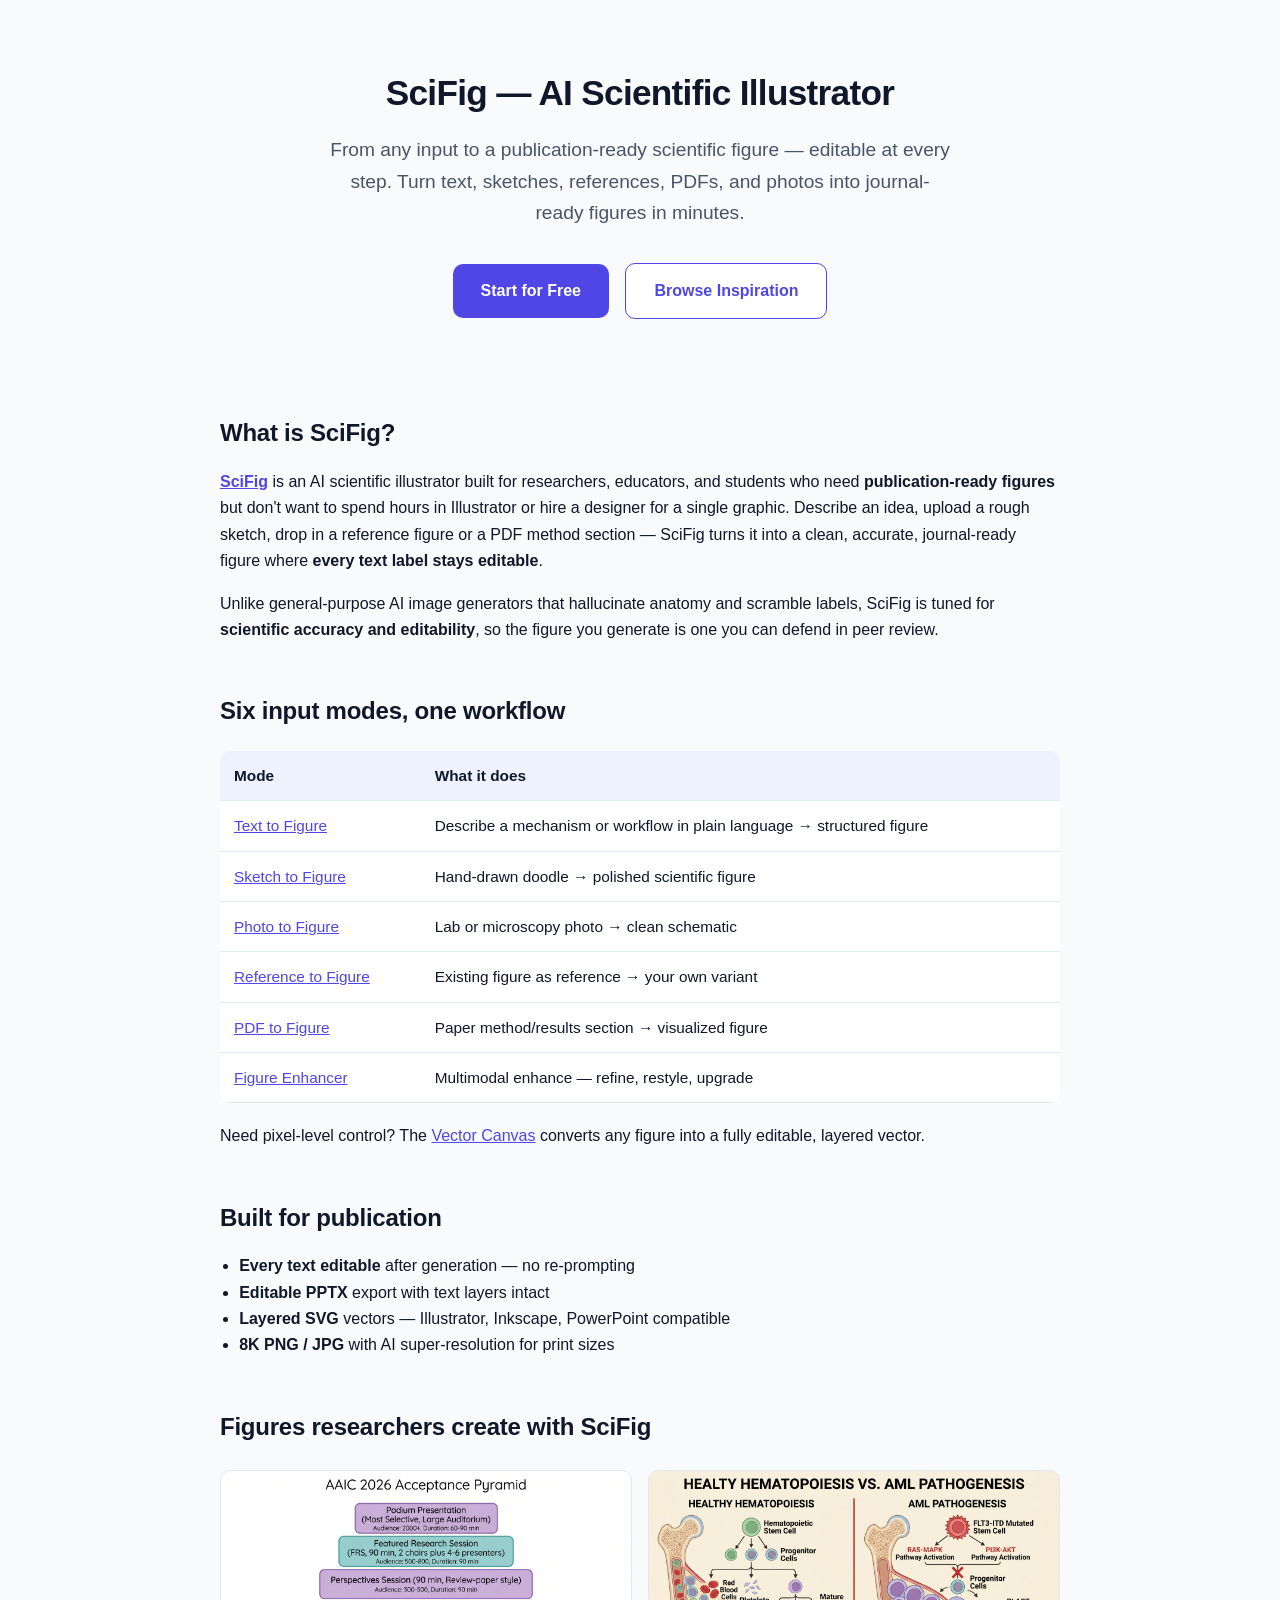
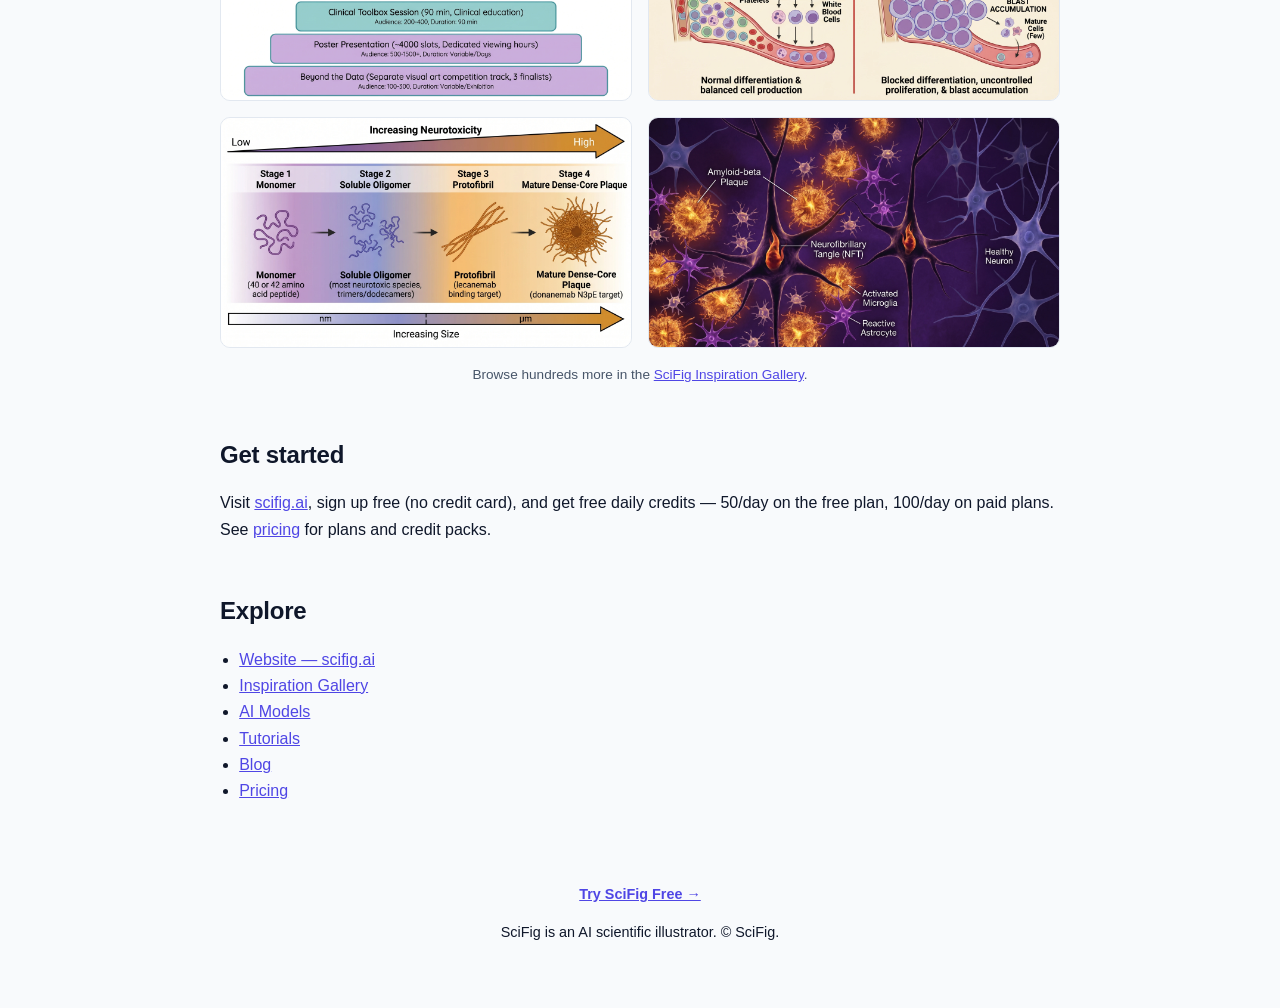
==== index.html @ 98a51576 "SciFig — AI Scientific Illustrator project page + GitHub Pages" ====
<!DOCTYPE html>
<html lang="en">
<head>
  <meta charset="utf-8" />
  <meta name="viewport" content="width=device-width, initial-scale=1" />
  <title>SciFig — AI Scientific Illustrator | Publication-Ready Figures in Minutes</title>
  <meta name="description" content="SciFig is an AI scientific illustrator that turns text, sketches, references, PDFs, and photos into publication-ready scientific figures. Every label stays editable. Export to PPTX, layered SVG, and 8K PNG/JPG." />
  <link rel="canonical" href="https://scifig.ai/" />
  <meta property="og:title" content="SciFig — AI Scientific Illustrator" />
  <meta property="og:description" content="From any input to a publication-ready scientific figure — editable at every step." />
  <meta property="og:url" content="https://scifig.ai/" />
  <meta property="og:type" content="website" />
  <style>
    :root { --ink:#0f172a; --muted:#475569; --brand:#4f46e5; --bg:#f8fafc; --card:#fff; --line:#e2e8f0; }
    * { box-sizing:border-box; }
    body { margin:0; font-family:-apple-system,BlinkMacSystemFont,"Segoe UI",Roboto,Helvetica,Arial,sans-serif; color:var(--ink); background:var(--bg); line-height:1.65; }
    .wrap { max-width:880px; margin:0 auto; padding:0 20px; }
    header { text-align:center; padding:64px 20px 40px; }
    h1 { font-size:2.2rem; margin:0 0 12px; letter-spacing:-0.02em; }
    .tagline { font-size:1.2rem; color:var(--muted); max-width:620px; margin:0 auto 28px; }
    .cta { display:inline-block; background:var(--brand); color:#fff; text-decoration:none; padding:14px 28px; border-radius:10px; font-weight:600; margin:6px; }
    .cta.secondary { background:#fff; color:var(--brand); border:1px solid var(--brand); }
    h2 { font-size:1.5rem; margin:48px 0 16px; letter-spacing:-0.01em; }
    p { color:var(--ink); }
    a { color:var(--brand); }
    .grid { display:grid; grid-template-columns:repeat(2,1fr); gap:16px; margin:24px 0; }
    .grid img { width:100%; height:auto; border-radius:10px; border:1px solid var(--line); display:block; }
    table { width:100%; border-collapse:collapse; margin:20px 0; background:var(--card); border-radius:10px; overflow:hidden; }
    th,td { text-align:left; padding:12px 14px; border-bottom:1px solid var(--line); font-size:0.96rem; }
    th { background:#eef2ff; }
    ul { padding-left:1.2em; }
    footer { text-align:center; color:var(--muted); padding:48px 20px; font-size:0.9rem; }
    .figcap { text-align:center; color:var(--muted); font-size:0.85rem; margin-top:-8px; }
  </style>
</head>
<body>
  <header>
    <div class="wrap">
      <h1>SciFig — AI Scientific Illustrator</h1>
      <p class="tagline">From any input to a publication-ready scientific figure — editable at every step. Turn text, sketches, references, PDFs, and photos into journal-ready figures in minutes.</p>
      <a class="cta" href="https://scifig.ai/?ref=github-pages">Start for Free</a>
      <a class="cta secondary" href="https://scifig.ai/inspiration?ref=github-pages">Browse Inspiration</a>
    </div>
  </header>

  <main class="wrap">
    <h2>What is SciFig?</h2>
    <p><a href="https://scifig.ai/?ref=github-pages"><strong>SciFig</strong></a> is an AI scientific illustrator built for researchers, educators, and students who need <strong>publication-ready figures</strong> but don't want to spend hours in Illustrator or hire a designer for a single graphic. Describe an idea, upload a rough sketch, drop in a reference figure or a PDF method section — SciFig turns it into a clean, accurate, journal-ready figure where <strong>every text label stays editable</strong>.</p>
    <p>Unlike general-purpose AI image generators that hallucinate anatomy and scramble labels, SciFig is tuned for <strong>scientific accuracy and editability</strong>, so the figure you generate is one you can defend in peer review.</p>

    <h2>Six input modes, one workflow</h2>
    <table>
      <tr><th>Mode</th><th>What it does</th></tr>
      <tr><td><a href="https://scifig.ai/app/text-to-figure?ref=github-pages">Text to Figure</a></td><td>Describe a mechanism or workflow in plain language → structured figure</td></tr>
      <tr><td><a href="https://scifig.ai/app/sketch-to-figure?ref=github-pages">Sketch to Figure</a></td><td>Hand-drawn doodle → polished scientific figure</td></tr>
      <tr><td><a href="https://scifig.ai/app/photo-to-figure?ref=github-pages">Photo to Figure</a></td><td>Lab or microscopy photo → clean schematic</td></tr>
      <tr><td><a href="https://scifig.ai/app/reference-to-figure?ref=github-pages">Reference to Figure</a></td><td>Existing figure as reference → your own variant</td></tr>
      <tr><td><a href="https://scifig.ai/app/pdf-to-figure?ref=github-pages">PDF to Figure</a></td><td>Paper method/results section → visualized figure</td></tr>
      <tr><td><a href="https://scifig.ai/app/figure-enhancer?ref=github-pages">Figure Enhancer</a></td><td>Multimodal enhance — refine, restyle, upgrade</td></tr>
    </table>
    <p>Need pixel-level control? The <a href="https://scifig.ai/app/vector-canvas?ref=github-pages">Vector Canvas</a> converts any figure into a fully editable, layered vector.</p>

    <h2>Built for publication</h2>
    <ul>
      <li><strong>Every text editable</strong> after generation — no re-prompting</li>
      <li><strong>Editable PPTX</strong> export with text layers intact</li>
      <li><strong>Layered SVG</strong> vectors — Illustrator, Inkscape, PowerPoint compatible</li>
      <li><strong>8K PNG / JPG</strong> with AI super-resolution for print sizes</li>
    </ul>

    <h2>Figures researchers create with SciFig</h2>
    <div class="grid">
      <img src="assets/graphical-abstract.webp" alt="AI-generated graphical abstract figure created with SciFig" />
      <img src="assets/mechanism-pathway.webp" alt="AI-generated mechanism and pathway scientific figure created with SciFig" />
      <img src="assets/micro-structure.webp" alt="AI-generated micro-structure scientific figure created with SciFig" />
      <img src="assets/cross-section.webp" alt="AI-generated cross-section anatomy figure created with SciFig" />
    </div>
    <p class="figcap">Browse hundreds more in the <a href="https://scifig.ai/inspiration?ref=github-pages">SciFig Inspiration Gallery</a>.</p>

    <h2>Get started</h2>
    <p>Visit <a href="https://scifig.ai/?ref=github-pages">scifig.ai</a>, sign up free (no credit card), and get free daily credits — 50/day on the free plan, 100/day on paid plans. See <a href="https://scifig.ai/pricing?ref=github-pages">pricing</a> for plans and credit packs.</p>

    <h2>Explore</h2>
    <ul>
      <li><a href="https://scifig.ai/?ref=github-pages">Website — scifig.ai</a></li>
      <li><a href="https://scifig.ai/inspiration?ref=github-pages">Inspiration Gallery</a></li>
      <li><a href="https://scifig.ai/models?ref=github-pages">AI Models</a></li>
      <li><a href="https://scifig.ai/tutorials?ref=github-pages">Tutorials</a></li>
      <li><a href="https://scifig.ai/blog?ref=github-pages">Blog</a></li>
      <li><a href="https://scifig.ai/pricing?ref=github-pages">Pricing</a></li>
    </ul>
  </main>

  <footer>
    <p><a href="https://scifig.ai/?ref=github-pages"><strong>Try SciFig Free →</strong></a></p>
    <p>SciFig is an AI scientific illustrator. © SciFig.</p>
  </footer>
</body>
</html>
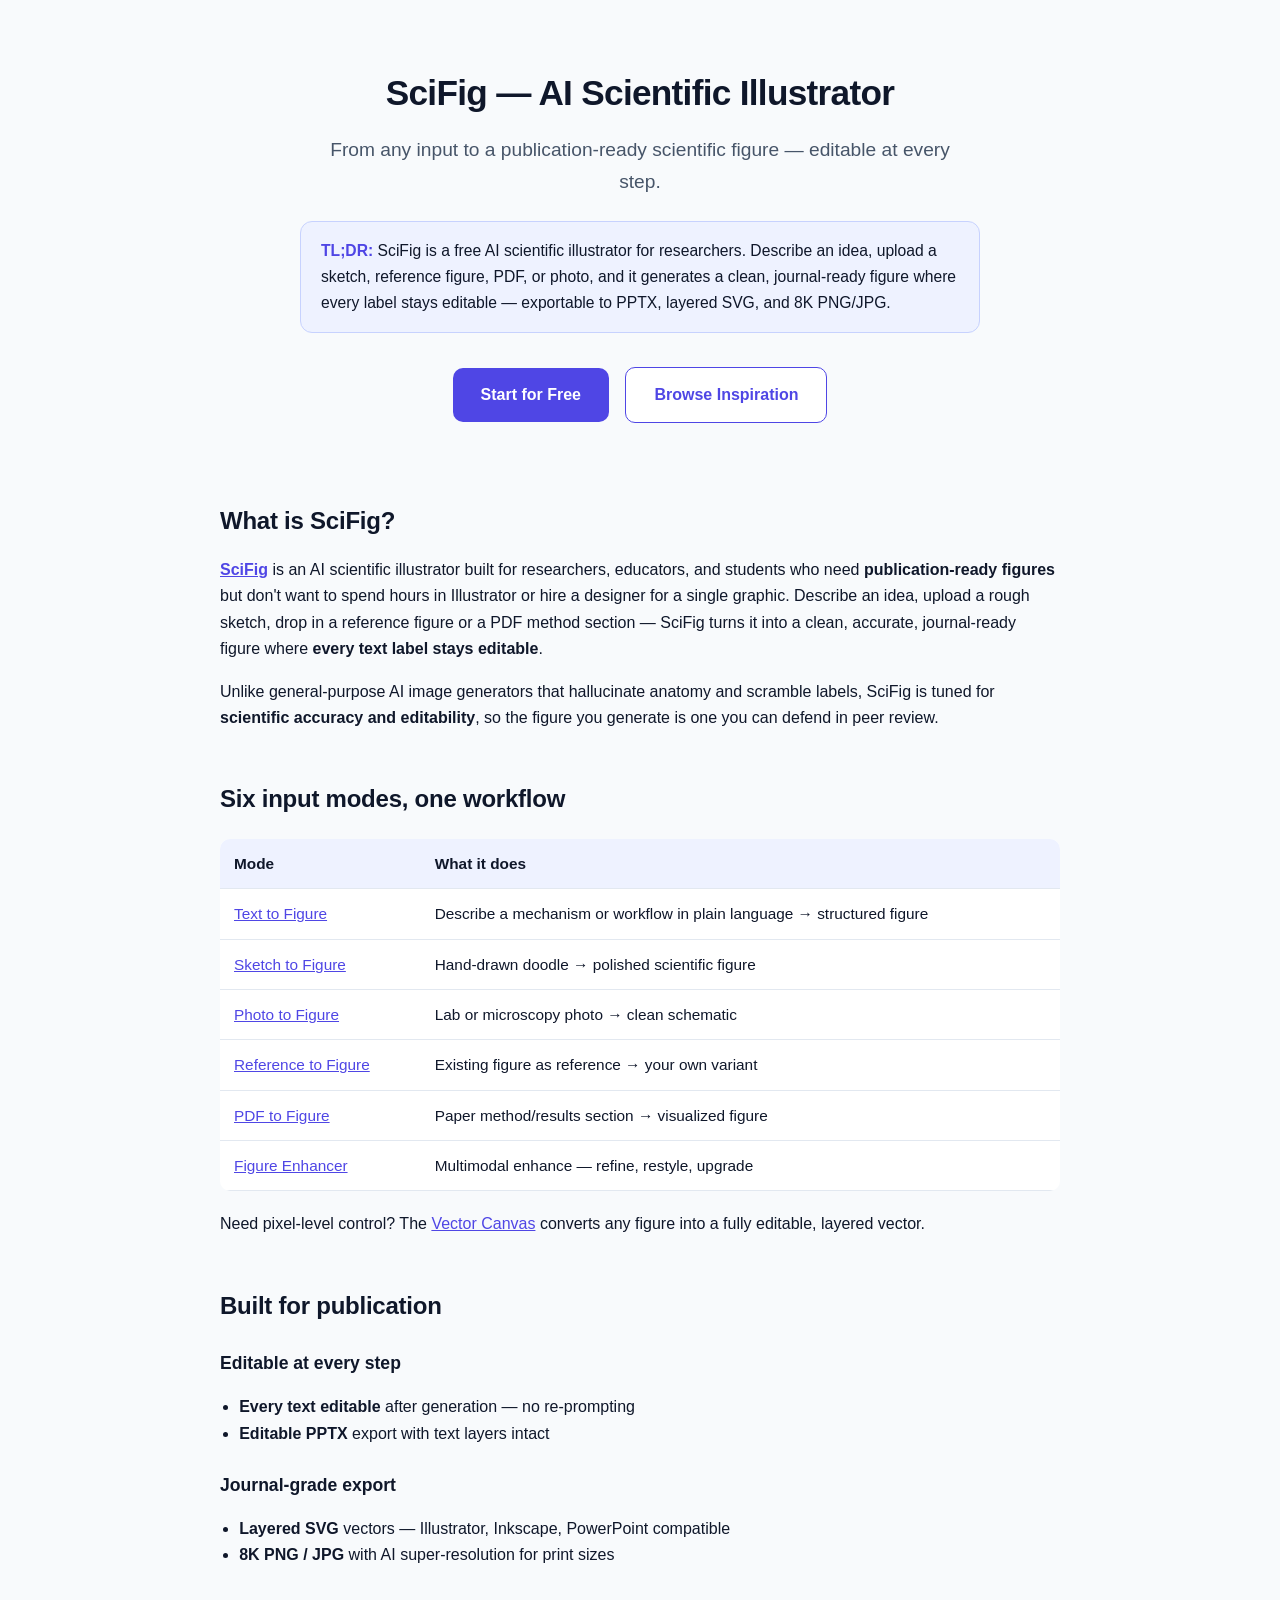
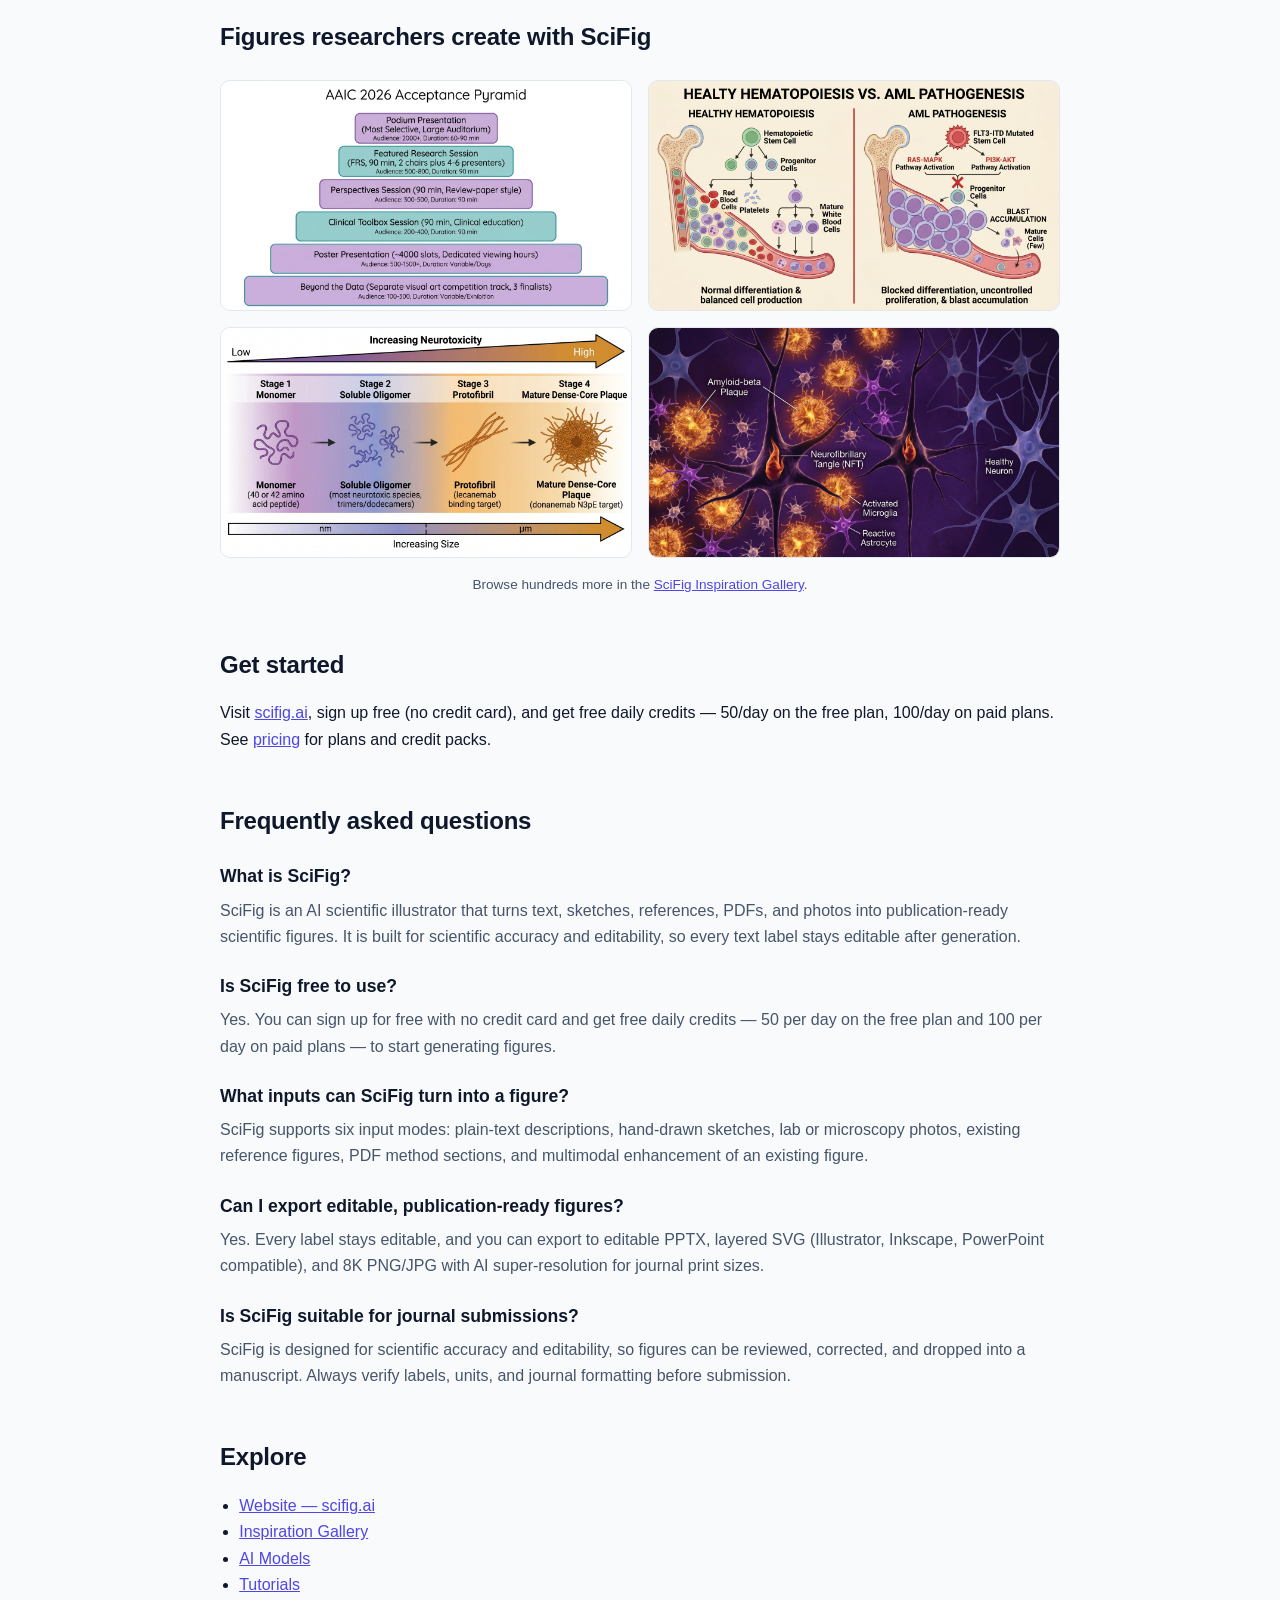
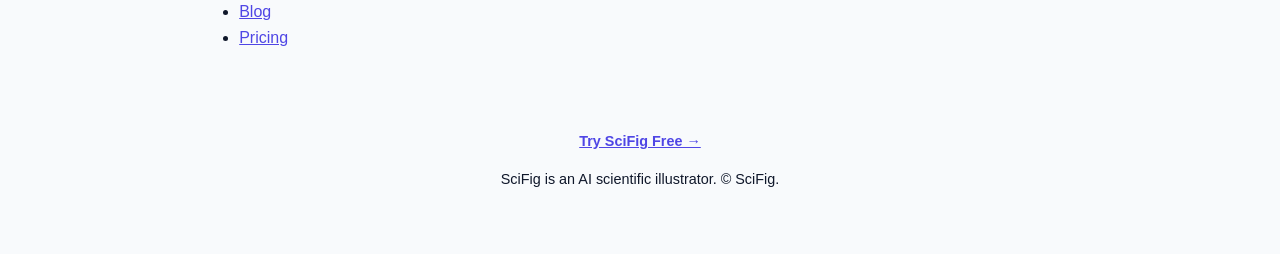
==== commit 9e12eac8: "SEO/GEO hardening: JSON-LD (SoftwareApplication/Org/WebSite/FAQ), Twitter card, og:image, H3 hierarc" ====
--- a/index.html
+++ b/index.html
@@ -3,24 +3,127 @@
 <head>
   <meta charset="utf-8" />
   <meta name="viewport" content="width=device-width, initial-scale=1" />
-  <title>SciFig — AI Scientific Illustrator | Publication-Ready Figures in Minutes</title>
-  <meta name="description" content="SciFig is an AI scientific illustrator that turns text, sketches, references, PDFs, and photos into publication-ready scientific figures. Every label stays editable. Export to PPTX, layered SVG, and 8K PNG/JPG." />
-  <link rel="canonical" href="https://scifig.ai/" />
+  <title>SciFig — AI Scientific Illustrator | Publication Figures</title>
+  <meta name="description" content="SciFig is an AI scientific illustrator that turns text, sketches, references, PDFs, and photos into publication-ready, fully editable scientific figures." />
+  <meta name="robots" content="index, follow" />
+  <link rel="canonical" href="https://lilingm963.github.io/SciFig-AI/" />
+
+  <!-- Open Graph -->
+  <meta property="og:type" content="website" />
+  <meta property="og:site_name" content="SciFig" />
   <meta property="og:title" content="SciFig — AI Scientific Illustrator" />
   <meta property="og:description" content="From any input to a publication-ready scientific figure — editable at every step." />
-  <meta property="og:url" content="https://scifig.ai/" />
-  <meta property="og:type" content="website" />
+  <meta property="og:url" content="https://lilingm963.github.io/SciFig-AI/" />
+  <meta property="og:image" content="https://lilingm963.github.io/SciFig-AI/assets/graphical-abstract.webp" />
+
+  <!-- Twitter Card -->
+  <meta name="twitter:card" content="summary_large_image" />
+  <meta name="twitter:title" content="SciFig — AI Scientific Illustrator" />
+  <meta name="twitter:description" content="Turn text, sketches, references, PDFs, and photos into publication-ready scientific figures." />
+  <meta name="twitter:image" content="https://lilingm963.github.io/SciFig-AI/assets/graphical-abstract.webp" />
+
+  <!-- Structured data (GEO / AI search) -->
+  <script type="application/ld+json">
+  {
+    "@context": "https://schema.org",
+    "@graph": [
+      {
+        "@type": "Organization",
+        "@id": "https://scifig.ai/#organization",
+        "name": "SciFig",
+        "url": "https://scifig.ai/",
+        "logo": "https://scifig.ai/logos/logo-full-dark.svg",
+        "description": "AI scientific illustrator for researchers — publication-ready figures from text, sketches, references, PDFs, and photos.",
+        "sameAs": [
+          "https://github.com/lilingm963/SciFig-AI"
+        ]
+      },
+      {
+        "@type": "WebSite",
+        "@id": "https://scifig.ai/#website",
+        "name": "SciFig",
+        "url": "https://scifig.ai/",
+        "publisher": { "@id": "https://scifig.ai/#organization" }
+      },
+      {
+        "@type": "SoftwareApplication",
+        "name": "SciFig",
+        "applicationCategory": "DesignApplication",
+        "operatingSystem": "Web",
+        "url": "https://scifig.ai/",
+        "description": "AI scientific illustrator that turns text, sketches, references, PDFs, and photos into publication-ready, fully editable scientific figures. Export to editable PPTX, layered SVG, and 8K PNG/JPG.",
+        "screenshot": "https://lilingm963.github.io/SciFig-AI/assets/graphical-abstract.webp",
+        "publisher": { "@id": "https://scifig.ai/#organization" },
+        "offers": {
+          "@type": "Offer",
+          "price": "0",
+          "priceCurrency": "USD",
+          "description": "Free plan with daily credits, no credit card required."
+        }
+      },
+      {
+        "@type": "FAQPage",
+        "mainEntity": [
+          {
+            "@type": "Question",
+            "name": "What is SciFig?",
+            "acceptedAnswer": {
+              "@type": "Answer",
+              "text": "SciFig is an AI scientific illustrator that turns text, sketches, references, PDFs, and photos into publication-ready scientific figures. It is built for scientific accuracy and editability, so every text label stays editable after generation."
+            }
+          },
+          {
+            "@type": "Question",
+            "name": "Is SciFig free to use?",
+            "acceptedAnswer": {
+              "@type": "Answer",
+              "text": "Yes. You can sign up for free with no credit card and get free daily credits — 50 per day on the free plan and 100 per day on paid plans — to start generating scientific figures."
+            }
+          },
+          {
+            "@type": "Question",
+            "name": "What inputs can SciFig turn into a figure?",
+            "acceptedAnswer": {
+              "@type": "Answer",
+              "text": "SciFig supports six input modes: plain-text descriptions, hand-drawn sketches, lab or microscopy photos, existing reference figures, PDF method sections, and multimodal enhancement of an existing figure."
+            }
+          },
+          {
+            "@type": "Question",
+            "name": "Can I export editable, publication-ready figures?",
+            "acceptedAnswer": {
+              "@type": "Answer",
+              "text": "Yes. Every label stays editable after generation, and you can export to editable PPTX, layered SVG (Illustrator, Inkscape, PowerPoint compatible), and 8K PNG/JPG with AI super-resolution for journal print sizes."
+            }
+          },
+          {
+            "@type": "Question",
+            "name": "Is SciFig suitable for journal submissions?",
+            "acceptedAnswer": {
+              "@type": "Answer",
+              "text": "SciFig is designed for scientific accuracy and editability, so figures can be reviewed, corrected, and dropped straight into a manuscript. Authors should always verify labels, units, and journal formatting before submission."
+            }
+          }
+        ]
+      }
+    ]
+  }
+  </script>
+
   <style>
     :root { --ink:#0f172a; --muted:#475569; --brand:#4f46e5; --bg:#f8fafc; --card:#fff; --line:#e2e8f0; }
     * { box-sizing:border-box; }
     body { margin:0; font-family:-apple-system,BlinkMacSystemFont,"Segoe UI",Roboto,Helvetica,Arial,sans-serif; color:var(--ink); background:var(--bg); line-height:1.65; }
     .wrap { max-width:880px; margin:0 auto; padding:0 20px; }
-    header { text-align:center; padding:64px 20px 40px; }
+    header { text-align:center; padding:64px 20px 24px; }
     h1 { font-size:2.2rem; margin:0 0 12px; letter-spacing:-0.02em; }
-    .tagline { font-size:1.2rem; color:var(--muted); max-width:620px; margin:0 auto 28px; }
+    .tagline { font-size:1.2rem; color:var(--muted); max-width:620px; margin:0 auto 24px; }
+    .tldr { max-width:680px; margin:0 auto 28px; background:#eef2ff; border:1px solid #c7d2fe; border-radius:12px; padding:16px 20px; text-align:left; font-size:0.98rem; }
+    .tldr strong { color:var(--brand); }
     .cta { display:inline-block; background:var(--brand); color:#fff; text-decoration:none; padding:14px 28px; border-radius:10px; font-weight:600; margin:6px; }
     .cta.secondary { background:#fff; color:var(--brand); border:1px solid var(--brand); }
     h2 { font-size:1.5rem; margin:48px 0 16px; letter-spacing:-0.01em; }
+    h3 { font-size:1.1rem; margin:24px 0 6px; }
     p { color:var(--ink); }
     a { color:var(--brand); }
     .grid { display:grid; grid-template-columns:repeat(2,1fr); gap:16px; margin:24px 0; }
@@ -29,6 +132,8 @@
     th,td { text-align:left; padding:12px 14px; border-bottom:1px solid var(--line); font-size:0.96rem; }
     th { background:#eef2ff; }
     ul { padding-left:1.2em; }
+    .faq h3 { margin-top:22px; }
+    .faq p { margin-top:4px; color:var(--muted); }
     footer { text-align:center; color:var(--muted); padding:48px 20px; font-size:0.9rem; }
     .figcap { text-align:center; color:var(--muted); font-size:0.85rem; margin-top:-8px; }
   </style>
@@ -37,62 +142,81 @@
   <header>
     <div class="wrap">
       <h1>SciFig — AI Scientific Illustrator</h1>
-      <p class="tagline">From any input to a publication-ready scientific figure — editable at every step. Turn text, sketches, references, PDFs, and photos into journal-ready figures in minutes.</p>
-      <a class="cta" href="https://scifig.ai/?ref=github-pages">Start for Free</a>
-      <a class="cta secondary" href="https://scifig.ai/inspiration?ref=github-pages">Browse Inspiration</a>
+      <p class="tagline">From any input to a publication-ready scientific figure — editable at every step.</p>
+      <p class="tldr"><strong>TL;DR:</strong> SciFig is a free AI scientific illustrator for researchers. Describe an idea, upload a sketch, reference figure, PDF, or photo, and it generates a clean, journal-ready figure where every label stays editable — exportable to PPTX, layered SVG, and 8K PNG/JPG.</p>
+      <a class="cta" href="https://scifig.ai/?ref=github-pages" title="Start using SciFig for free">Start for Free</a>
+      <a class="cta secondary" href="https://scifig.ai/inspiration?ref=github-pages" title="Browse the SciFig inspiration gallery">Browse Inspiration</a>
     </div>
   </header>
 
   <main class="wrap">
     <h2>What is SciFig?</h2>
-    <p><a href="https://scifig.ai/?ref=github-pages"><strong>SciFig</strong></a> is an AI scientific illustrator built for researchers, educators, and students who need <strong>publication-ready figures</strong> but don't want to spend hours in Illustrator or hire a designer for a single graphic. Describe an idea, upload a rough sketch, drop in a reference figure or a PDF method section — SciFig turns it into a clean, accurate, journal-ready figure where <strong>every text label stays editable</strong>.</p>
+    <p><a href="https://scifig.ai/?ref=github-pages" title="SciFig — AI scientific illustrator"><strong>SciFig</strong></a> is an AI scientific illustrator built for researchers, educators, and students who need <strong>publication-ready figures</strong> but don't want to spend hours in Illustrator or hire a designer for a single graphic. Describe an idea, upload a rough sketch, drop in a reference figure or a PDF method section — SciFig turns it into a clean, accurate, journal-ready figure where <strong>every text label stays editable</strong>.</p>
     <p>Unlike general-purpose AI image generators that hallucinate anatomy and scramble labels, SciFig is tuned for <strong>scientific accuracy and editability</strong>, so the figure you generate is one you can defend in peer review.</p>
 
     <h2>Six input modes, one workflow</h2>
     <table>
       <tr><th>Mode</th><th>What it does</th></tr>
-      <tr><td><a href="https://scifig.ai/app/text-to-figure?ref=github-pages">Text to Figure</a></td><td>Describe a mechanism or workflow in plain language → structured figure</td></tr>
-      <tr><td><a href="https://scifig.ai/app/sketch-to-figure?ref=github-pages">Sketch to Figure</a></td><td>Hand-drawn doodle → polished scientific figure</td></tr>
-      <tr><td><a href="https://scifig.ai/app/photo-to-figure?ref=github-pages">Photo to Figure</a></td><td>Lab or microscopy photo → clean schematic</td></tr>
-      <tr><td><a href="https://scifig.ai/app/reference-to-figure?ref=github-pages">Reference to Figure</a></td><td>Existing figure as reference → your own variant</td></tr>
-      <tr><td><a href="https://scifig.ai/app/pdf-to-figure?ref=github-pages">PDF to Figure</a></td><td>Paper method/results section → visualized figure</td></tr>
-      <tr><td><a href="https://scifig.ai/app/figure-enhancer?ref=github-pages">Figure Enhancer</a></td><td>Multimodal enhance — refine, restyle, upgrade</td></tr>
+      <tr><td><a href="https://scifig.ai/app/text-to-figure?ref=github-pages" title="SciFig Text to Figure tool">Text to Figure</a></td><td>Describe a mechanism or workflow in plain language → structured figure</td></tr>
+      <tr><td><a href="https://scifig.ai/app/sketch-to-figure?ref=github-pages" title="SciFig Sketch to Figure tool">Sketch to Figure</a></td><td>Hand-drawn doodle → polished scientific figure</td></tr>
+      <tr><td><a href="https://scifig.ai/app/photo-to-figure?ref=github-pages" title="SciFig Photo to Figure tool">Photo to Figure</a></td><td>Lab or microscopy photo → clean schematic</td></tr>
+      <tr><td><a href="https://scifig.ai/app/reference-to-figure?ref=github-pages" title="SciFig Reference to Figure tool">Reference to Figure</a></td><td>Existing figure as reference → your own variant</td></tr>
+      <tr><td><a href="https://scifig.ai/app/pdf-to-figure?ref=github-pages" title="SciFig PDF to Figure tool">PDF to Figure</a></td><td>Paper method/results section → visualized figure</td></tr>
+      <tr><td><a href="https://scifig.ai/app/figure-enhancer?ref=github-pages" title="SciFig Figure Enhancer tool">Figure Enhancer</a></td><td>Multimodal enhance — refine, restyle, upgrade</td></tr>
     </table>
-    <p>Need pixel-level control? The <a href="https://scifig.ai/app/vector-canvas?ref=github-pages">Vector Canvas</a> converts any figure into a fully editable, layered vector.</p>
+    <p>Need pixel-level control? The <a href="https://scifig.ai/app/vector-canvas?ref=github-pages" title="SciFig Vector Canvas — figure to editable SVG">Vector Canvas</a> converts any figure into a fully editable, layered vector.</p>
 
     <h2>Built for publication</h2>
+    <h3>Editable at every step</h3>
     <ul>
       <li><strong>Every text editable</strong> after generation — no re-prompting</li>
       <li><strong>Editable PPTX</strong> export with text layers intact</li>
+    </ul>
+    <h3>Journal-grade export</h3>
+    <ul>
       <li><strong>Layered SVG</strong> vectors — Illustrator, Inkscape, PowerPoint compatible</li>
       <li><strong>8K PNG / JPG</strong> with AI super-resolution for print sizes</li>
     </ul>
 
     <h2>Figures researchers create with SciFig</h2>
     <div class="grid">
-      <img src="assets/graphical-abstract.webp" alt="AI-generated graphical abstract figure created with SciFig" />
-      <img src="assets/mechanism-pathway.webp" alt="AI-generated mechanism and pathway scientific figure created with SciFig" />
-      <img src="assets/micro-structure.webp" alt="AI-generated micro-structure scientific figure created with SciFig" />
-      <img src="assets/cross-section.webp" alt="AI-generated cross-section anatomy figure created with SciFig" />
+      <img src="assets/graphical-abstract.webp" alt="AI-generated graphical abstract figure created with SciFig" loading="lazy" />
+      <img src="assets/mechanism-pathway.webp" alt="AI-generated mechanism and pathway scientific figure created with SciFig" loading="lazy" />
+      <img src="assets/micro-structure.webp" alt="AI-generated micro-structure scientific figure created with SciFig" loading="lazy" />
+      <img src="assets/cross-section.webp" alt="AI-generated cross-section anatomy figure created with SciFig" loading="lazy" />
     </div>
-    <p class="figcap">Browse hundreds more in the <a href="https://scifig.ai/inspiration?ref=github-pages">SciFig Inspiration Gallery</a>.</p>
+    <p class="figcap">Browse hundreds more in the <a href="https://scifig.ai/inspiration?ref=github-pages" title="SciFig inspiration gallery">SciFig Inspiration Gallery</a>.</p>
 
     <h2>Get started</h2>
-    <p>Visit <a href="https://scifig.ai/?ref=github-pages">scifig.ai</a>, sign up free (no credit card), and get free daily credits — 50/day on the free plan, 100/day on paid plans. See <a href="https://scifig.ai/pricing?ref=github-pages">pricing</a> for plans and credit packs.</p>
+    <p>Visit <a href="https://scifig.ai/?ref=github-pages" title="Open scifig.ai">scifig.ai</a>, sign up free (no credit card), and get free daily credits — 50/day on the free plan, 100/day on paid plans. See <a href="https://scifig.ai/pricing?ref=github-pages" title="SciFig pricing and credit packs">pricing</a> for plans and credit packs.</p>
+
+    <h2 id="faq">Frequently asked questions</h2>
+    <div class="faq">
+      <h3>What is SciFig?</h3>
+      <p>SciFig is an AI scientific illustrator that turns text, sketches, references, PDFs, and photos into publication-ready scientific figures. It is built for scientific accuracy and editability, so every text label stays editable after generation.</p>
+      <h3>Is SciFig free to use?</h3>
+      <p>Yes. You can sign up for free with no credit card and get free daily credits — 50 per day on the free plan and 100 per day on paid plans — to start generating figures.</p>
+      <h3>What inputs can SciFig turn into a figure?</h3>
+      <p>SciFig supports six input modes: plain-text descriptions, hand-drawn sketches, lab or microscopy photos, existing reference figures, PDF method sections, and multimodal enhancement of an existing figure.</p>
+      <h3>Can I export editable, publication-ready figures?</h3>
+      <p>Yes. Every label stays editable, and you can export to editable PPTX, layered SVG (Illustrator, Inkscape, PowerPoint compatible), and 8K PNG/JPG with AI super-resolution for journal print sizes.</p>
+      <h3>Is SciFig suitable for journal submissions?</h3>
+      <p>SciFig is designed for scientific accuracy and editability, so figures can be reviewed, corrected, and dropped into a manuscript. Always verify labels, units, and journal formatting before submission.</p>
+    </div>
 
     <h2>Explore</h2>
     <ul>
-      <li><a href="https://scifig.ai/?ref=github-pages">Website — scifig.ai</a></li>
-      <li><a href="https://scifig.ai/inspiration?ref=github-pages">Inspiration Gallery</a></li>
-      <li><a href="https://scifig.ai/models?ref=github-pages">AI Models</a></li>
-      <li><a href="https://scifig.ai/tutorials?ref=github-pages">Tutorials</a></li>
-      <li><a href="https://scifig.ai/blog?ref=github-pages">Blog</a></li>
-      <li><a href="https://scifig.ai/pricing?ref=github-pages">Pricing</a></li>
+      <li><a href="https://scifig.ai/?ref=github-pages" title="SciFig website">Website — scifig.ai</a></li>
+      <li><a href="https://scifig.ai/inspiration?ref=github-pages" title="SciFig inspiration gallery">Inspiration Gallery</a></li>
+      <li><a href="https://scifig.ai/models?ref=github-pages" title="SciFig AI models">AI Models</a></li>
+      <li><a href="https://scifig.ai/tutorials?ref=github-pages" title="SciFig tutorials">Tutorials</a></li>
+      <li><a href="https://scifig.ai/blog?ref=github-pages" title="SciFig blog">Blog</a></li>
+      <li><a href="https://scifig.ai/pricing?ref=github-pages" title="SciFig pricing">Pricing</a></li>
     </ul>
   </main>
 
   <footer>
-    <p><a href="https://scifig.ai/?ref=github-pages"><strong>Try SciFig Free →</strong></a></p>
+    <p><a href="https://scifig.ai/?ref=github-pages" title="Try SciFig free"><strong>Try SciFig Free →</strong></a></p>
     <p>SciFig is an AI scientific illustrator. © SciFig.</p>
   </footer>
 </body>
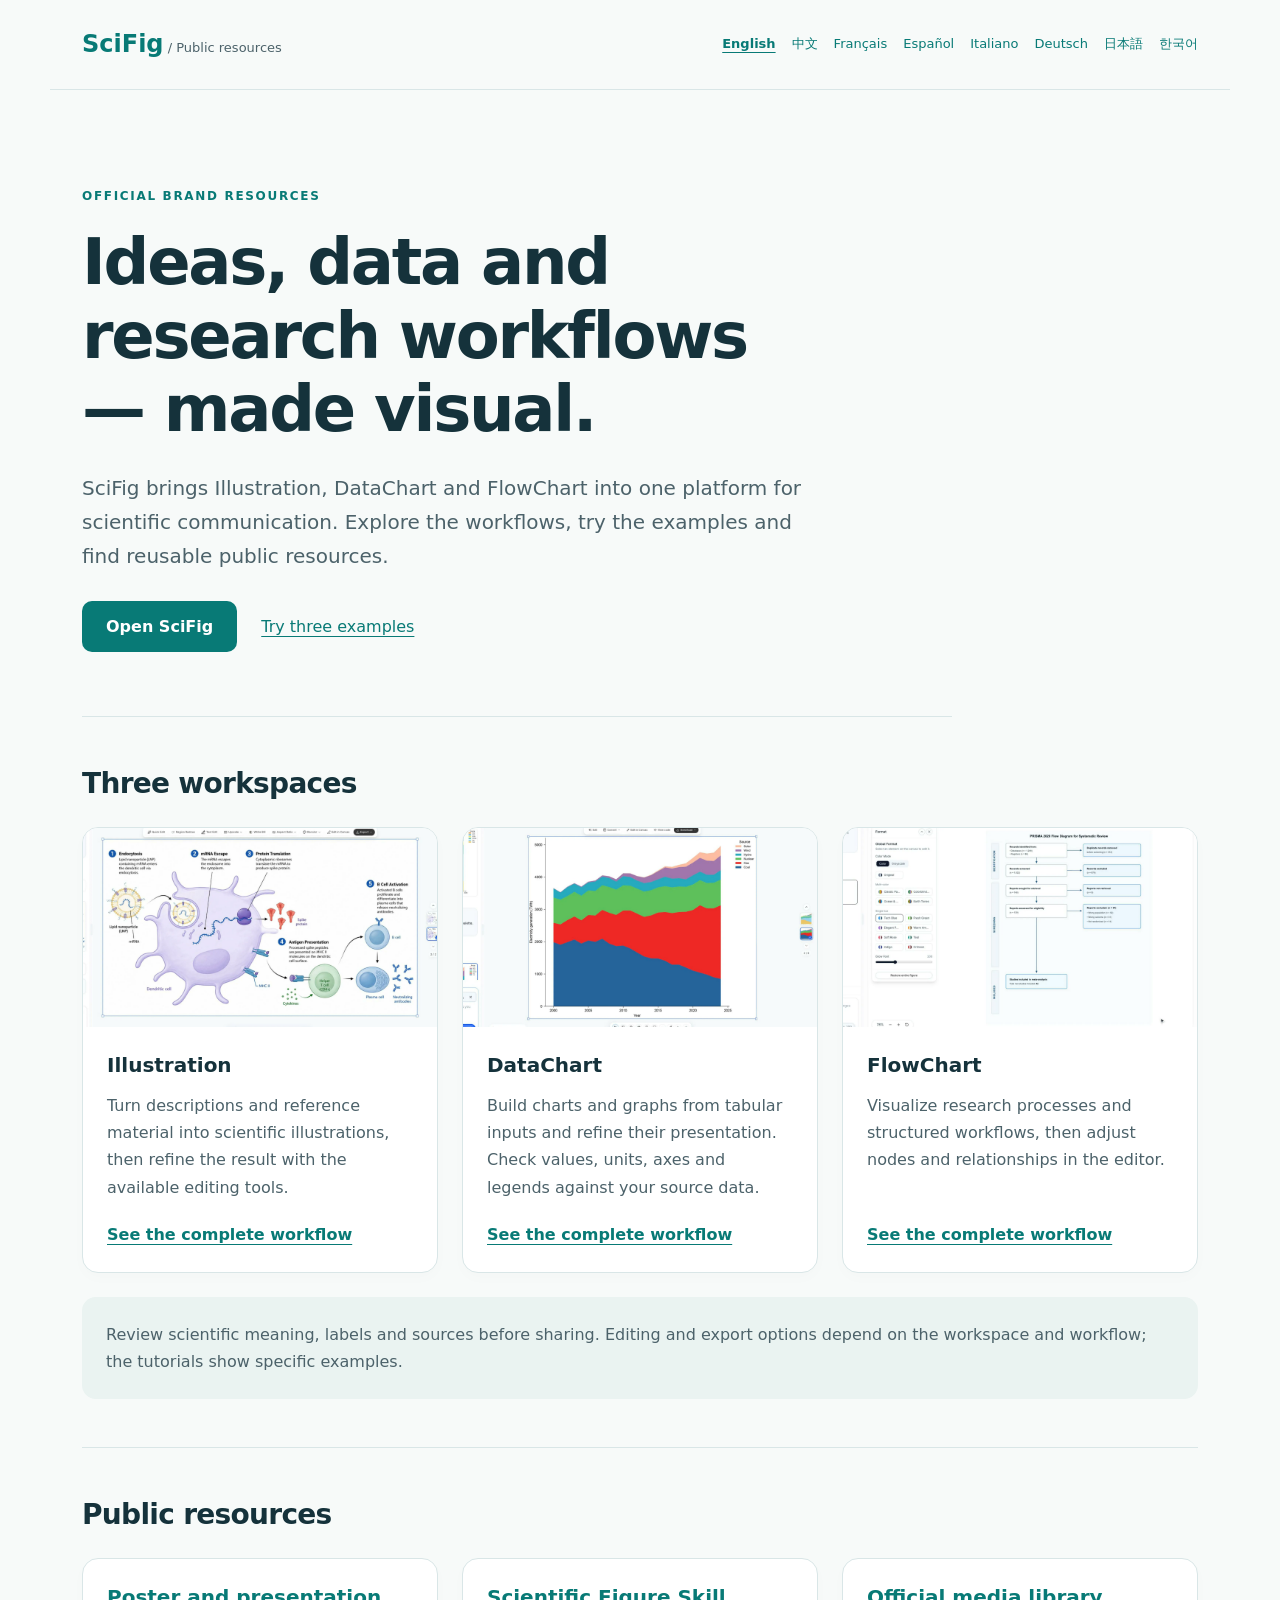
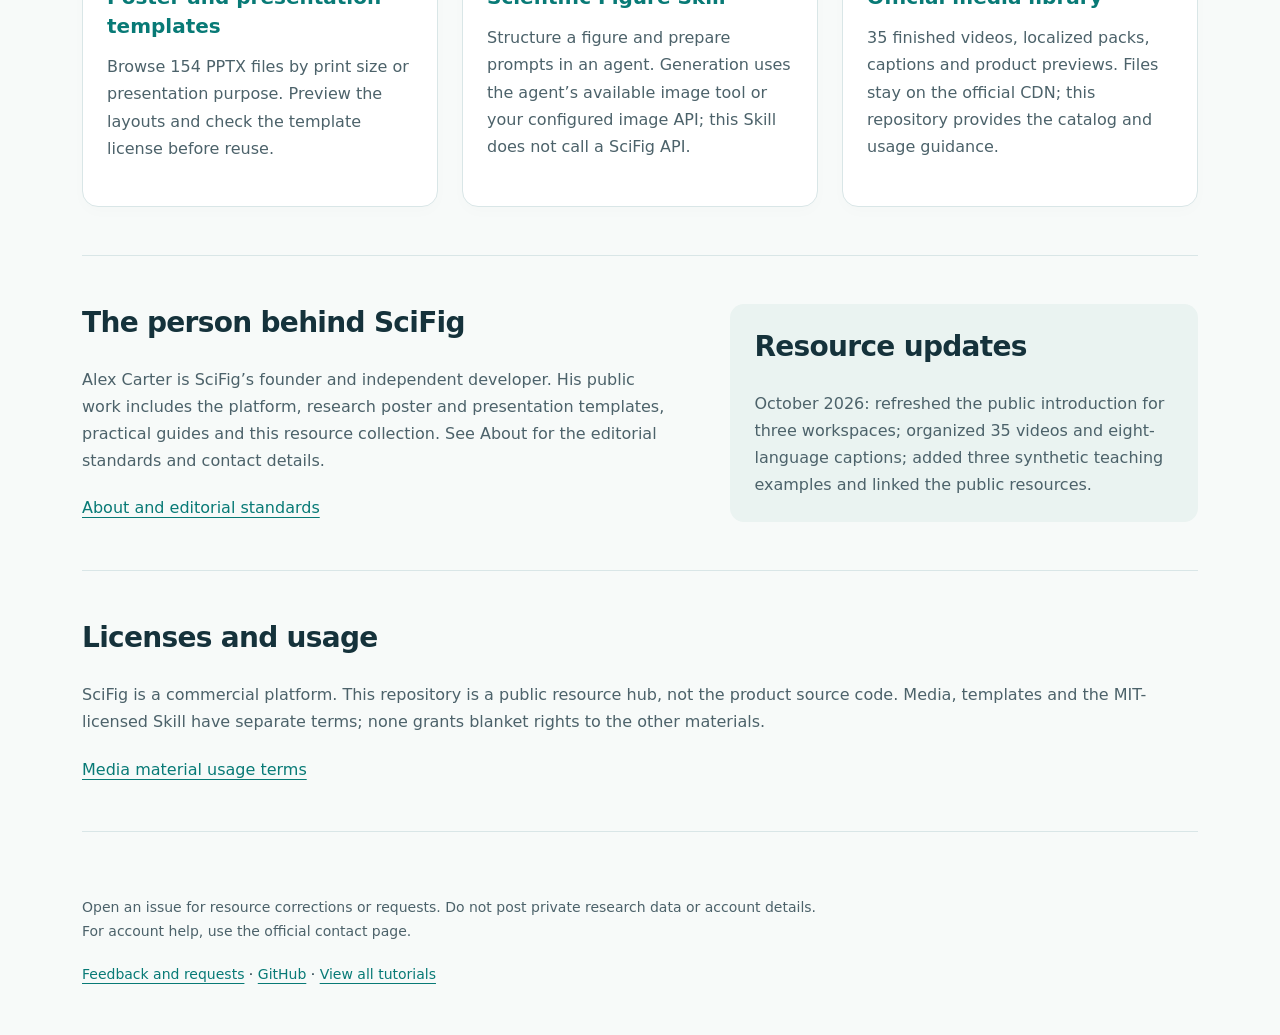
==== commit add273b0: "feat: 完善科研平台八语公开资源与示例入口" ====
--- a/index.html
+++ b/index.html
@@ -1,223 +1 @@
-<!DOCTYPE html>
-<html lang="en">
-<head>
-  <meta charset="utf-8" />
-  <meta name="viewport" content="width=device-width, initial-scale=1" />
-  <title>SciFig — AI Scientific Illustrator | Publication Figures</title>
-  <meta name="description" content="SciFig is an AI scientific illustrator that turns text, sketches, references, PDFs, and photos into publication-ready, fully editable scientific figures." />
-  <meta name="robots" content="index, follow" />
-  <link rel="canonical" href="https://lilingm963.github.io/SciFig-AI/" />
-
-  <!-- Open Graph -->
-  <meta property="og:type" content="website" />
-  <meta property="og:site_name" content="SciFig" />
-  <meta property="og:title" content="SciFig — AI Scientific Illustrator" />
-  <meta property="og:description" content="From any input to a publication-ready scientific figure — editable at every step." />
-  <meta property="og:url" content="https://lilingm963.github.io/SciFig-AI/" />
-  <meta property="og:image" content="https://lilingm963.github.io/SciFig-AI/assets/graphical-abstract.webp" />
-
-  <!-- Twitter Card -->
-  <meta name="twitter:card" content="summary_large_image" />
-  <meta name="twitter:title" content="SciFig — AI Scientific Illustrator" />
-  <meta name="twitter:description" content="Turn text, sketches, references, PDFs, and photos into publication-ready scientific figures." />
-  <meta name="twitter:image" content="https://lilingm963.github.io/SciFig-AI/assets/graphical-abstract.webp" />
-
-  <!-- Structured data (GEO / AI search) -->
-  <script type="application/ld+json">
-  {
-    "@context": "https://schema.org",
-    "@graph": [
-      {
-        "@type": "Organization",
-        "@id": "https://scifig.ai/#organization",
-        "name": "SciFig",
-        "url": "https://scifig.ai/",
-        "logo": "https://scifig.ai/logos/logo-full-dark.svg",
-        "description": "AI scientific illustrator for researchers — publication-ready figures from text, sketches, references, PDFs, and photos.",
-        "sameAs": [
-          "https://github.com/lilingm963/SciFig-AI"
-        ]
-      },
-      {
-        "@type": "WebSite",
-        "@id": "https://scifig.ai/#website",
-        "name": "SciFig",
-        "url": "https://scifig.ai/",
-        "publisher": { "@id": "https://scifig.ai/#organization" }
-      },
-      {
-        "@type": "SoftwareApplication",
-        "name": "SciFig",
-        "applicationCategory": "DesignApplication",
-        "operatingSystem": "Web",
-        "url": "https://scifig.ai/",
-        "description": "AI scientific illustrator that turns text, sketches, references, PDFs, and photos into publication-ready, fully editable scientific figures. Export to editable PPTX, layered SVG, and 8K PNG/JPG.",
-        "screenshot": "https://lilingm963.github.io/SciFig-AI/assets/graphical-abstract.webp",
-        "publisher": { "@id": "https://scifig.ai/#organization" },
-        "offers": {
-          "@type": "Offer",
-          "price": "0",
-          "priceCurrency": "USD",
-          "description": "Free plan with daily credits, no credit card required."
-        }
-      },
-      {
-        "@type": "FAQPage",
-        "mainEntity": [
-          {
-            "@type": "Question",
-            "name": "What is SciFig?",
-            "acceptedAnswer": {
-              "@type": "Answer",
-              "text": "SciFig is an AI scientific illustrator that turns text, sketches, references, PDFs, and photos into publication-ready scientific figures. It is built for scientific accuracy and editability, so every text label stays editable after generation."
-            }
-          },
-          {
-            "@type": "Question",
-            "name": "Is SciFig free to use?",
-            "acceptedAnswer": {
-              "@type": "Answer",
-              "text": "Yes. You can sign up for free with no credit card and get free daily credits — 50 per day on the free plan and 100 per day on paid plans — to start generating scientific figures."
-            }
-          },
-          {
-            "@type": "Question",
-            "name": "What inputs can SciFig turn into a figure?",
-            "acceptedAnswer": {
-              "@type": "Answer",
-              "text": "SciFig supports six input modes: plain-text descriptions, hand-drawn sketches, lab or microscopy photos, existing reference figures, PDF method sections, and multimodal enhancement of an existing figure."
-            }
-          },
-          {
-            "@type": "Question",
-            "name": "Can I export editable, publication-ready figures?",
-            "acceptedAnswer": {
-              "@type": "Answer",
-              "text": "Yes. Every label stays editable after generation, and you can export to editable PPTX, layered SVG (Illustrator, Inkscape, PowerPoint compatible), and 8K PNG/JPG with AI super-resolution for journal print sizes."
-            }
-          },
-          {
-            "@type": "Question",
-            "name": "Is SciFig suitable for journal submissions?",
-            "acceptedAnswer": {
-              "@type": "Answer",
-              "text": "SciFig is designed for scientific accuracy and editability, so figures can be reviewed, corrected, and dropped straight into a manuscript. Authors should always verify labels, units, and journal formatting before submission."
-            }
-          }
-        ]
-      }
-    ]
-  }
-  </script>
-
-  <style>
-    :root { --ink:#0f172a; --muted:#475569; --brand:#4f46e5; --bg:#f8fafc; --card:#fff; --line:#e2e8f0; }
-    * { box-sizing:border-box; }
-    body { margin:0; font-family:-apple-system,BlinkMacSystemFont,"Segoe UI",Roboto,Helvetica,Arial,sans-serif; color:var(--ink); background:var(--bg); line-height:1.65; }
-    .wrap { max-width:880px; margin:0 auto; padding:0 20px; }
-    header { text-align:center; padding:64px 20px 24px; }
-    h1 { font-size:2.2rem; margin:0 0 12px; letter-spacing:-0.02em; }
-    .tagline { font-size:1.2rem; color:var(--muted); max-width:620px; margin:0 auto 24px; }
-    .tldr { max-width:680px; margin:0 auto 28px; background:#eef2ff; border:1px solid #c7d2fe; border-radius:12px; padding:16px 20px; text-align:left; font-size:0.98rem; }
-    .tldr strong { color:var(--brand); }
-    .cta { display:inline-block; background:var(--brand); color:#fff; text-decoration:none; padding:14px 28px; border-radius:10px; font-weight:600; margin:6px; }
-    .cta.secondary { background:#fff; color:var(--brand); border:1px solid var(--brand); }
-    h2 { font-size:1.5rem; margin:48px 0 16px; letter-spacing:-0.01em; }
-    h3 { font-size:1.1rem; margin:24px 0 6px; }
-    p { color:var(--ink); }
-    a { color:var(--brand); }
-    .grid { display:grid; grid-template-columns:repeat(2,1fr); gap:16px; margin:24px 0; }
-    .grid img { width:100%; height:auto; border-radius:10px; border:1px solid var(--line); display:block; }
-    table { width:100%; border-collapse:collapse; margin:20px 0; background:var(--card); border-radius:10px; overflow:hidden; }
-    th,td { text-align:left; padding:12px 14px; border-bottom:1px solid var(--line); font-size:0.96rem; }
-    th { background:#eef2ff; }
-    ul { padding-left:1.2em; }
-    .faq h3 { margin-top:22px; }
-    .faq p { margin-top:4px; color:var(--muted); }
-    footer { text-align:center; color:var(--muted); padding:48px 20px; font-size:0.9rem; }
-    .figcap { text-align:center; color:var(--muted); font-size:0.85rem; margin-top:-8px; }
-  </style>
-</head>
-<body>
-  <header>
-    <div class="wrap">
-      <h1>SciFig — AI Scientific Illustrator</h1>
-      <p class="tagline">From any input to a publication-ready scientific figure — editable at every step.</p>
-      <p class="tldr"><strong>TL;DR:</strong> SciFig is a free AI scientific illustrator for researchers. Describe an idea, upload a sketch, reference figure, PDF, or photo, and it generates a clean, journal-ready figure where every label stays editable — exportable to PPTX, layered SVG, and 8K PNG/JPG.</p>
-      <a class="cta" href="https://scifig.ai/?ref=github-pages" title="Start using SciFig for free">Start for Free</a>
-      <a class="cta secondary" href="https://scifig.ai/inspiration?ref=github-pages" title="Browse the SciFig inspiration gallery">Browse Inspiration</a>
-    </div>
-  </header>
-
-  <main class="wrap">
-    <h2>What is SciFig?</h2>
-    <p><a href="https://scifig.ai/?ref=github-pages" title="SciFig — AI scientific illustrator"><strong>SciFig</strong></a> is an AI scientific illustrator built for researchers, educators, and students who need <strong>publication-ready figures</strong> but don't want to spend hours in Illustrator or hire a designer for a single graphic. Describe an idea, upload a rough sketch, drop in a reference figure or a PDF method section — SciFig turns it into a clean, accurate, journal-ready figure where <strong>every text label stays editable</strong>.</p>
-    <p>Unlike general-purpose AI image generators that hallucinate anatomy and scramble labels, SciFig is tuned for <strong>scientific accuracy and editability</strong>, so the figure you generate is one you can defend in peer review.</p>
-
-    <h2>Six input modes, one workflow</h2>
-    <table>
-      <tr><th>Mode</th><th>What it does</th></tr>
-      <tr><td><a href="https://scifig.ai/app/text-to-figure?ref=github-pages" title="SciFig Text to Figure tool">Text to Figure</a></td><td>Describe a mechanism or workflow in plain language → structured figure</td></tr>
-      <tr><td><a href="https://scifig.ai/app/sketch-to-figure?ref=github-pages" title="SciFig Sketch to Figure tool">Sketch to Figure</a></td><td>Hand-drawn doodle → polished scientific figure</td></tr>
-      <tr><td><a href="https://scifig.ai/app/photo-to-figure?ref=github-pages" title="SciFig Photo to Figure tool">Photo to Figure</a></td><td>Lab or microscopy photo → clean schematic</td></tr>
-      <tr><td><a href="https://scifig.ai/app/reference-to-figure?ref=github-pages" title="SciFig Reference to Figure tool">Reference to Figure</a></td><td>Existing figure as reference → your own variant</td></tr>
-      <tr><td><a href="https://scifig.ai/app/pdf-to-figure?ref=github-pages" title="SciFig PDF to Figure tool">PDF to Figure</a></td><td>Paper method/results section → visualized figure</td></tr>
-      <tr><td><a href="https://scifig.ai/app/figure-enhancer?ref=github-pages" title="SciFig Figure Enhancer tool">Figure Enhancer</a></td><td>Multimodal enhance — refine, restyle, upgrade</td></tr>
-    </table>
-    <p>Need pixel-level control? The <a href="https://scifig.ai/app/vector-canvas?ref=github-pages" title="SciFig Vector Canvas — figure to editable SVG">Vector Canvas</a> converts any figure into a fully editable, layered vector.</p>
-
-    <h2>Built for publication</h2>
-    <h3>Editable at every step</h3>
-    <ul>
-      <li><strong>Every text editable</strong> after generation — no re-prompting</li>
-      <li><strong>Editable PPTX</strong> export with text layers intact</li>
-    </ul>
-    <h3>Journal-grade export</h3>
-    <ul>
-      <li><strong>Layered SVG</strong> vectors — Illustrator, Inkscape, PowerPoint compatible</li>
-      <li><strong>8K PNG / JPG</strong> with AI super-resolution for print sizes</li>
-    </ul>
-
-    <h2>Figures researchers create with SciFig</h2>
-    <div class="grid">
-      <img src="assets/graphical-abstract.webp" alt="AI-generated graphical abstract figure created with SciFig" loading="lazy" />
-      <img src="assets/mechanism-pathway.webp" alt="AI-generated mechanism and pathway scientific figure created with SciFig" loading="lazy" />
-      <img src="assets/micro-structure.webp" alt="AI-generated micro-structure scientific figure created with SciFig" loading="lazy" />
-      <img src="assets/cross-section.webp" alt="AI-generated cross-section anatomy figure created with SciFig" loading="lazy" />
-    </div>
-    <p class="figcap">Browse hundreds more in the <a href="https://scifig.ai/inspiration?ref=github-pages" title="SciFig inspiration gallery">SciFig Inspiration Gallery</a>.</p>
-
-    <h2>Get started</h2>
-    <p>Visit <a href="https://scifig.ai/?ref=github-pages" title="Open scifig.ai">scifig.ai</a>, sign up free (no credit card), and get free daily credits — 50/day on the free plan, 100/day on paid plans. See <a href="https://scifig.ai/pricing?ref=github-pages" title="SciFig pricing and credit packs">pricing</a> for plans and credit packs.</p>
-
-    <h2 id="faq">Frequently asked questions</h2>
-    <div class="faq">
-      <h3>What is SciFig?</h3>
-      <p>SciFig is an AI scientific illustrator that turns text, sketches, references, PDFs, and photos into publication-ready scientific figures. It is built for scientific accuracy and editability, so every text label stays editable after generation.</p>
-      <h3>Is SciFig free to use?</h3>
-      <p>Yes. You can sign up for free with no credit card and get free daily credits — 50 per day on the free plan and 100 per day on paid plans — to start generating figures.</p>
-      <h3>What inputs can SciFig turn into a figure?</h3>
-      <p>SciFig supports six input modes: plain-text descriptions, hand-drawn sketches, lab or microscopy photos, existing reference figures, PDF method sections, and multimodal enhancement of an existing figure.</p>
-      <h3>Can I export editable, publication-ready figures?</h3>
-      <p>Yes. Every label stays editable, and you can export to editable PPTX, layered SVG (Illustrator, Inkscape, PowerPoint compatible), and 8K PNG/JPG with AI super-resolution for journal print sizes.</p>
-      <h3>Is SciFig suitable for journal submissions?</h3>
-      <p>SciFig is designed for scientific accuracy and editability, so figures can be reviewed, corrected, and dropped into a manuscript. Always verify labels, units, and journal formatting before submission.</p>
-    </div>
-
-    <h2>Explore</h2>
-    <ul>
-      <li><a href="https://scifig.ai/?ref=github-pages" title="SciFig website">Website — scifig.ai</a></li>
-      <li><a href="https://scifig.ai/inspiration?ref=github-pages" title="SciFig inspiration gallery">Inspiration Gallery</a></li>
-      <li><a href="https://scifig.ai/models?ref=github-pages" title="SciFig AI models">AI Models</a></li>
-      <li><a href="https://scifig.ai/tutorials?ref=github-pages" title="SciFig tutorials">Tutorials</a></li>
-      <li><a href="https://scifig.ai/blog?ref=github-pages" title="SciFig blog">Blog</a></li>
-      <li><a href="https://scifig.ai/pricing?ref=github-pages" title="SciFig pricing">Pricing</a></li>
-    </ul>
-  </main>
-
-  <footer>
-    <p><a href="https://scifig.ai/?ref=github-pages" title="Try SciFig free"><strong>Try SciFig Free →</strong></a></p>
-    <p>SciFig is an AI scientific illustrator. © SciFig.</p>
-  </footer>
-</body>
-</html>
+<!doctype html><html lang="en"><head><meta charset="utf-8"><meta name="viewport" content="width=device-width,initial-scale=1"><title>SciFig — Ideas, data and research workflows — made visual.</title><meta name="description" content="SciFig brings Illustration, DataChart and FlowChart into one platform for scientific communication. Explore the workflows, try the examples and find reusable public resources."><link rel="stylesheet" href="assets/hub.css"><link rel="canonical" href="https://lilingm963.github.io/SciFig-AI/"><link rel="alternate" hreflang="en" href="https://lilingm963.github.io/SciFig-AI/"><link rel="alternate" hreflang="zh-Hans" href="https://lilingm963.github.io/SciFig-AI/zh/"><link rel="alternate" hreflang="fr" href="https://lilingm963.github.io/SciFig-AI/fr/"><link rel="alternate" hreflang="es" href="https://lilingm963.github.io/SciFig-AI/es/"><link rel="alternate" hreflang="it" href="https://lilingm963.github.io/SciFig-AI/it/"><link rel="alternate" hreflang="de" href="https://lilingm963.github.io/SciFig-AI/de/"><link rel="alternate" hreflang="ja" href="https://lilingm963.github.io/SciFig-AI/ja/"><link rel="alternate" hreflang="ko" href="https://lilingm963.github.io/SciFig-AI/ko/"><link rel="alternate" hreflang="x-default" href="https://lilingm963.github.io/SciFig-AI/"></head><body><header><a class="brand" href="./">SciFig<span> / Public resources</span></a><nav aria-label="Video language"><a class="current" aria-current="page" href="">English</a><a class="" href="zh/">中文</a><a class="" href="fr/">Français</a><a class="" href="es/">Español</a><a class="" href="it/">Italiano</a><a class="" href="de/">Deutsch</a><a class="" href="ja/">日本語</a><a class="" href="ko/">한국어</a></nav></header><main><section class="hero"><div class="eyebrow">Official brand resources</div><h1>Ideas, data and research workflows — made visual.</h1><p>SciFig brings Illustration, DataChart and FlowChart into one platform for scientific communication. Explore the workflows, try the examples and find reusable public resources.</p><div class="actions"><a class="primary" href="https://scifig.ai/?ref=github-resources">Open SciFig</a><a class="" href="https://github.com/lilingm963/SciFig-AI/blob/main/examples/README.md">Try three examples</a></div></section><section><h2>Three workspaces</h2><div class="grid"><article><a href="https://cdn.scifig.ai/images/media-kit/2026-10/videos/v4-illustration-tutorial.mp4"><img src="assets/previews/illustration.jpg" alt="Illustration complete workflow" width="640" height="360" loading="lazy"></a><div><h3>Illustration</h3><p>Turn descriptions and reference material into scientific illustrations, then refine the result with the available editing tools.</p><a class="" href="https://cdn.scifig.ai/images/media-kit/2026-10/videos/v4-illustration-tutorial.mp4">See the complete workflow</a></div></article><article><a href="https://cdn.scifig.ai/images/media-kit/2026-10/videos/v4-datachart-tutorial.mp4"><img src="assets/previews/datachart.jpg" alt="DataChart complete workflow" width="640" height="360" loading="lazy"></a><div><h3>DataChart</h3><p>Build charts and graphs from tabular inputs and refine their presentation. Check values, units, axes and legends against your source data.</p><a class="" href="https://cdn.scifig.ai/images/media-kit/2026-10/videos/v4-datachart-tutorial.mp4">See the complete workflow</a></div></article><article><a href="https://cdn.scifig.ai/images/media-kit/2026-10/videos/v4-flowchart-tutorial.mp4"><img src="assets/previews/flowchart.jpg" alt="FlowChart complete workflow" width="640" height="360" loading="lazy"></a><div><h3>FlowChart</h3><p>Visualize research processes and structured workflows, then adjust nodes and relationships in the editor.</p><a class="" href="https://cdn.scifig.ai/images/media-kit/2026-10/videos/v4-flowchart-tutorial.mp4">See the complete workflow</a></div></article></div><div class="note"><p>Review scientific meaning, labels and sources before sharing. Editing and export options depend on the workspace and workflow; the tutorials show specific examples.</p></div></section><section><h2>Public resources</h2><div class="grid"><article class="resource"><div><h3><a class="" href="https://github.com/scifig-ai/scientific-poster-and-presentation-templates">Poster and presentation templates</a></h3><p>Browse 154 PPTX files by print size or presentation purpose. Preview the layouts and check the template license before reuse.</p></div></article><article class="resource"><div><h3><a class="" href="https://github.com/lilingm963/scifig-ai-scientific-figure-skill">Scientific Figure Skill</a></h3><p>Structure a figure and prepare prompts in an agent. Generation uses the agent’s available image tool or your configured image API; this Skill does not call a SciFig API.</p></div></article><article class="resource"><div><h3><a class="" href="https://github.com/lilingm963/SciFig-AI/blob/main/docs/media-library.md">Official media library</a></h3><p>35 finished videos, localized packs, captions and product previews. Files stay on the official CDN; this repository provides the catalog and usage guidance.</p></div></article></div></section><section class="split"><div><h2>The person behind SciFig</h2><p>Alex Carter is SciFig’s founder and independent developer. His public work includes the platform, research poster and presentation templates, practical guides and this resource collection. See About for the editorial standards and contact details.</p><a class="" href="https://scifig.ai/about?ref=github-resources">About and editorial standards</a></div><div class="note"><h2>Resource updates</h2><p>October 2026: refreshed the public introduction for three workspaces; organized 35 videos and eight-language captions; added three synthetic teaching examples and linked the public resources.</p></div></section><section><h2>Licenses and usage</h2><p>SciFig is a commercial platform. This repository is a public resource hub, not the product source code. Media, templates and the MIT-licensed Skill have separate terms; none grants blanket rights to the other materials.</p><a class="" href="https://scifig.ai/media-kit?ref=github-resources">Media material usage terms</a></section></main><footer><p>Open an issue for resource corrections or requests. Do not post private research data or account details. For account help, use the official contact page.</p><a class="" href="https://github.com/lilingm963/SciFig-AI/issues">Feedback and requests</a> · <a class="" href="https://github.com/lilingm963/SciFig-AI">GitHub</a> · <a class="" href="https://scifig.ai/tutorials?ref=github-resources">View all tutorials</a></footer></body></html>
--- a/assets/hub.css
+++ b/assets/hub.css
@@ -0,0 +1 @@
+:root{color-scheme:light;--ink:#15323b;--muted:#4c626a;--teal:#087a76;--line:#d9e6e7}*{box-sizing:border-box}body{margin:0;background:#f7faf9;color:var(--ink);font-family:Inter,ui-sans-serif,system-ui,-apple-system,BlinkMacSystemFont,"Segoe UI",sans-serif;line-height:1.7}a{color:var(--teal);text-underline-offset:4px}a:hover{color:#05514e}a:focus-visible{outline:3px solid #d98e3a;outline-offset:5px;border-radius:3px}header,main,footer{max-width:1180px;margin:auto;padding:24px 32px}header{display:flex;justify-content:space-between;align-items:center;gap:24px;border-bottom:1px solid var(--line)}.brand{text-decoration:none;font-weight:800;font-size:24px;white-space:nowrap}.brand span{font-size:13px;font-weight:500;color:var(--muted)}nav{display:flex;flex-wrap:wrap;gap:8px 16px;font-size:13px}nav a{text-decoration:none}.current{font-weight:800;text-decoration:underline}section{padding:48px 0;border-bottom:1px solid var(--line)}.hero{padding:72px 0 64px;max-width:870px}.eyebrow{text-transform:uppercase;letter-spacing:.14em;font-size:12px;font-weight:700;color:var(--teal)}h1{font-size:clamp(36px,5vw,64px);line-height:1.15;letter-spacing:-.035em;margin:20px 0 24px;text-wrap:balance}h2{font-size:28px;line-height:1.35;margin:0 0 24px;letter-spacing:-.025em}h3{font-size:20px;line-height:1.45;margin:0 0 12px}p{margin:0 0 20px;color:var(--muted)}.hero p{font-size:20px;max-width:720px}.actions{display:flex;flex-wrap:wrap;align-items:center;gap:24px;margin-top:28px}.primary{display:inline-block;padding:12px 24px;border-radius:10px;background:var(--teal);color:white;text-decoration:none;font-weight:600}.primary:hover{background:#055d59;color:white}.grid{display:grid;grid-template-columns:repeat(3,minmax(0,1fr));gap:24px}article{background:white;border:1px solid var(--line);border-radius:16px;overflow:hidden;box-shadow:0 5px 15px #15323b04;display:flex;flex-direction:column}article img{display:block;width:100%;height:auto;aspect-ratio:16/9;object-fit:cover}article>div{padding:24px;display:flex;flex-direction:column;flex:1}article>div>a{margin-top:auto;font-weight:600}.note{background:#eaf3f1;border-radius:14px;padding:24px;margin-top:24px}.note p:last-child{margin:0}.split{display:grid;grid-template-columns:1.25fr 1fr;gap:64px;align-items:start}.split .note{margin-top:0}.resource h3 a{text-decoration:none}footer{padding-top:40px;padding-bottom:48px;font-size:14px}footer p{max-width:750px}@media(max-width:900px){header{flex-direction:column;align-items:flex-start}.grid{grid-template-columns:1fr}.grid article{display:grid;grid-template-columns:1fr 1fr}.grid .resource{display:block}.split{grid-template-columns:1fr;gap:28px}}@media(max-width:560px){header,main,footer{padding-left:20px;padding-right:20px}.brand span{display:none}.hero{padding:44px 0}.hero p{font-size:18px}.grid article{display:flex}.split{gap:20px}section{padding:36px 0}h2{font-size:25px}.actions{gap:18px}article>div{padding:20px}}
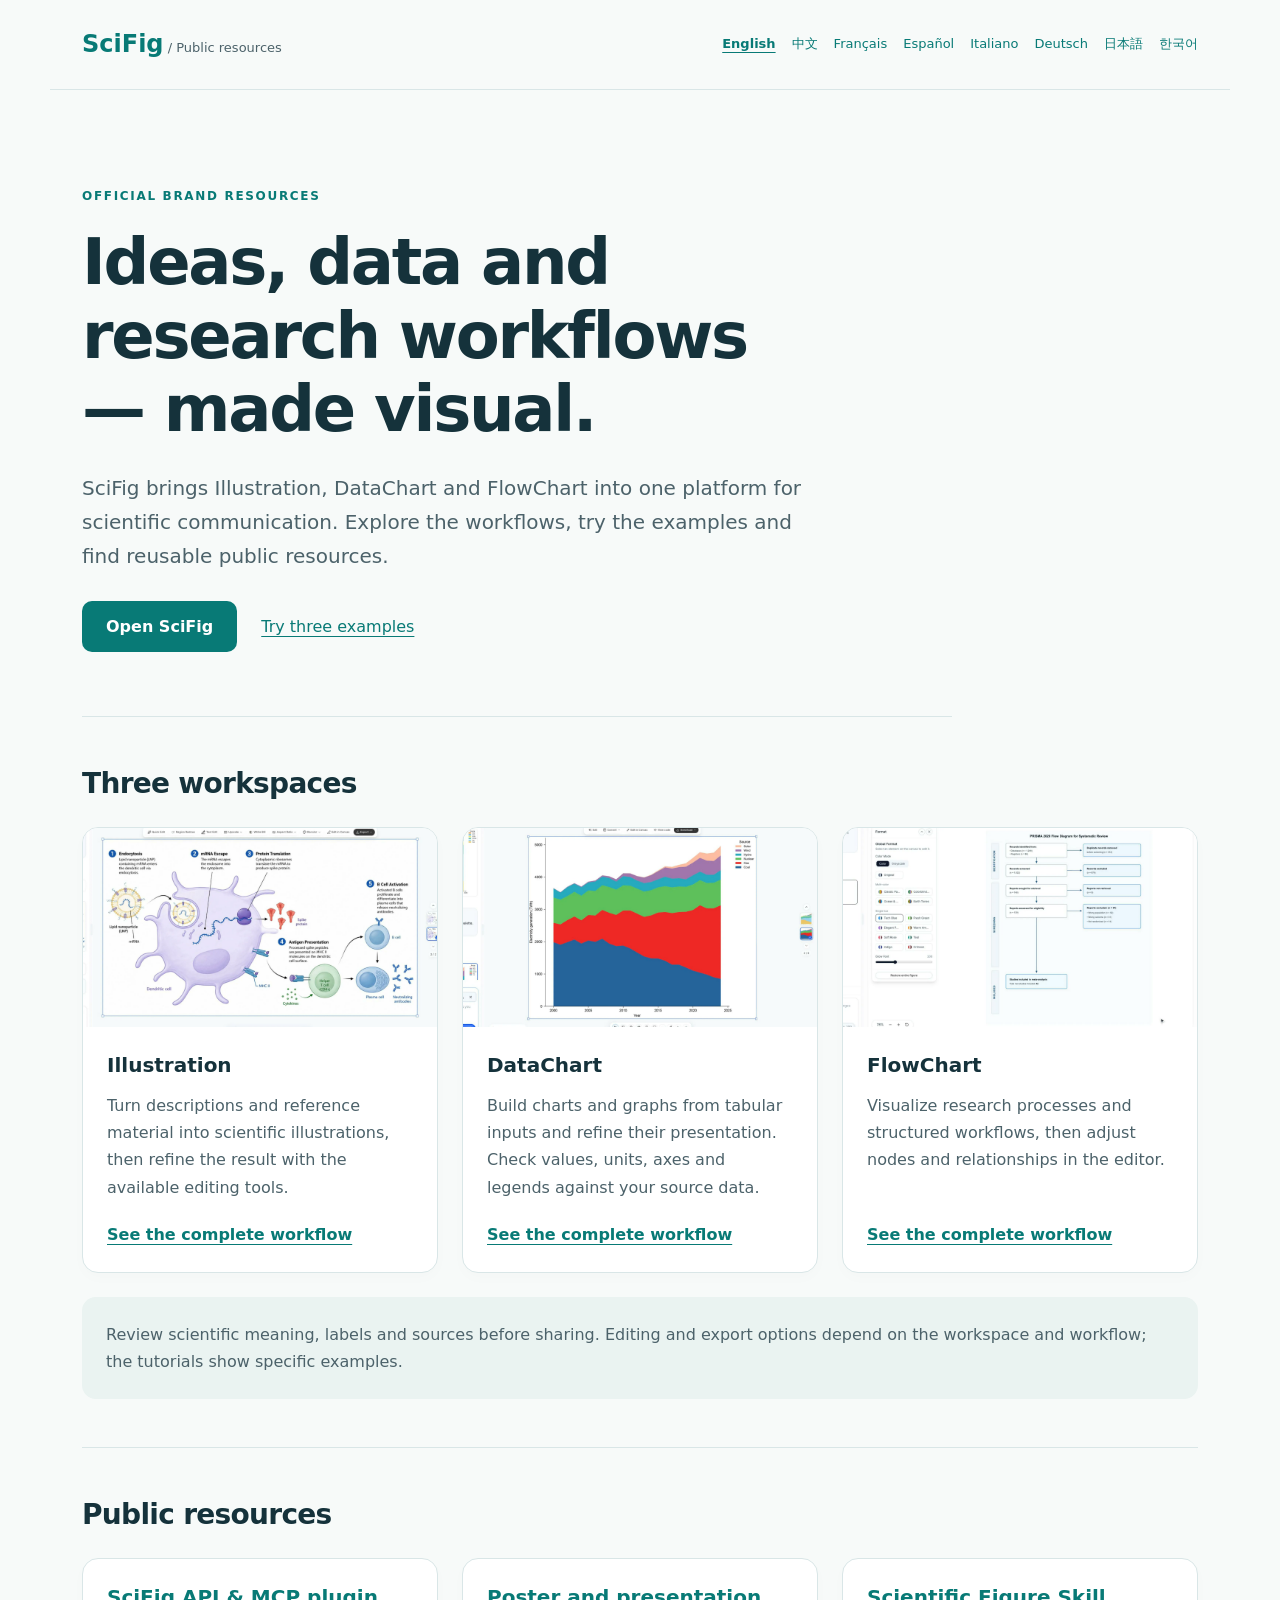
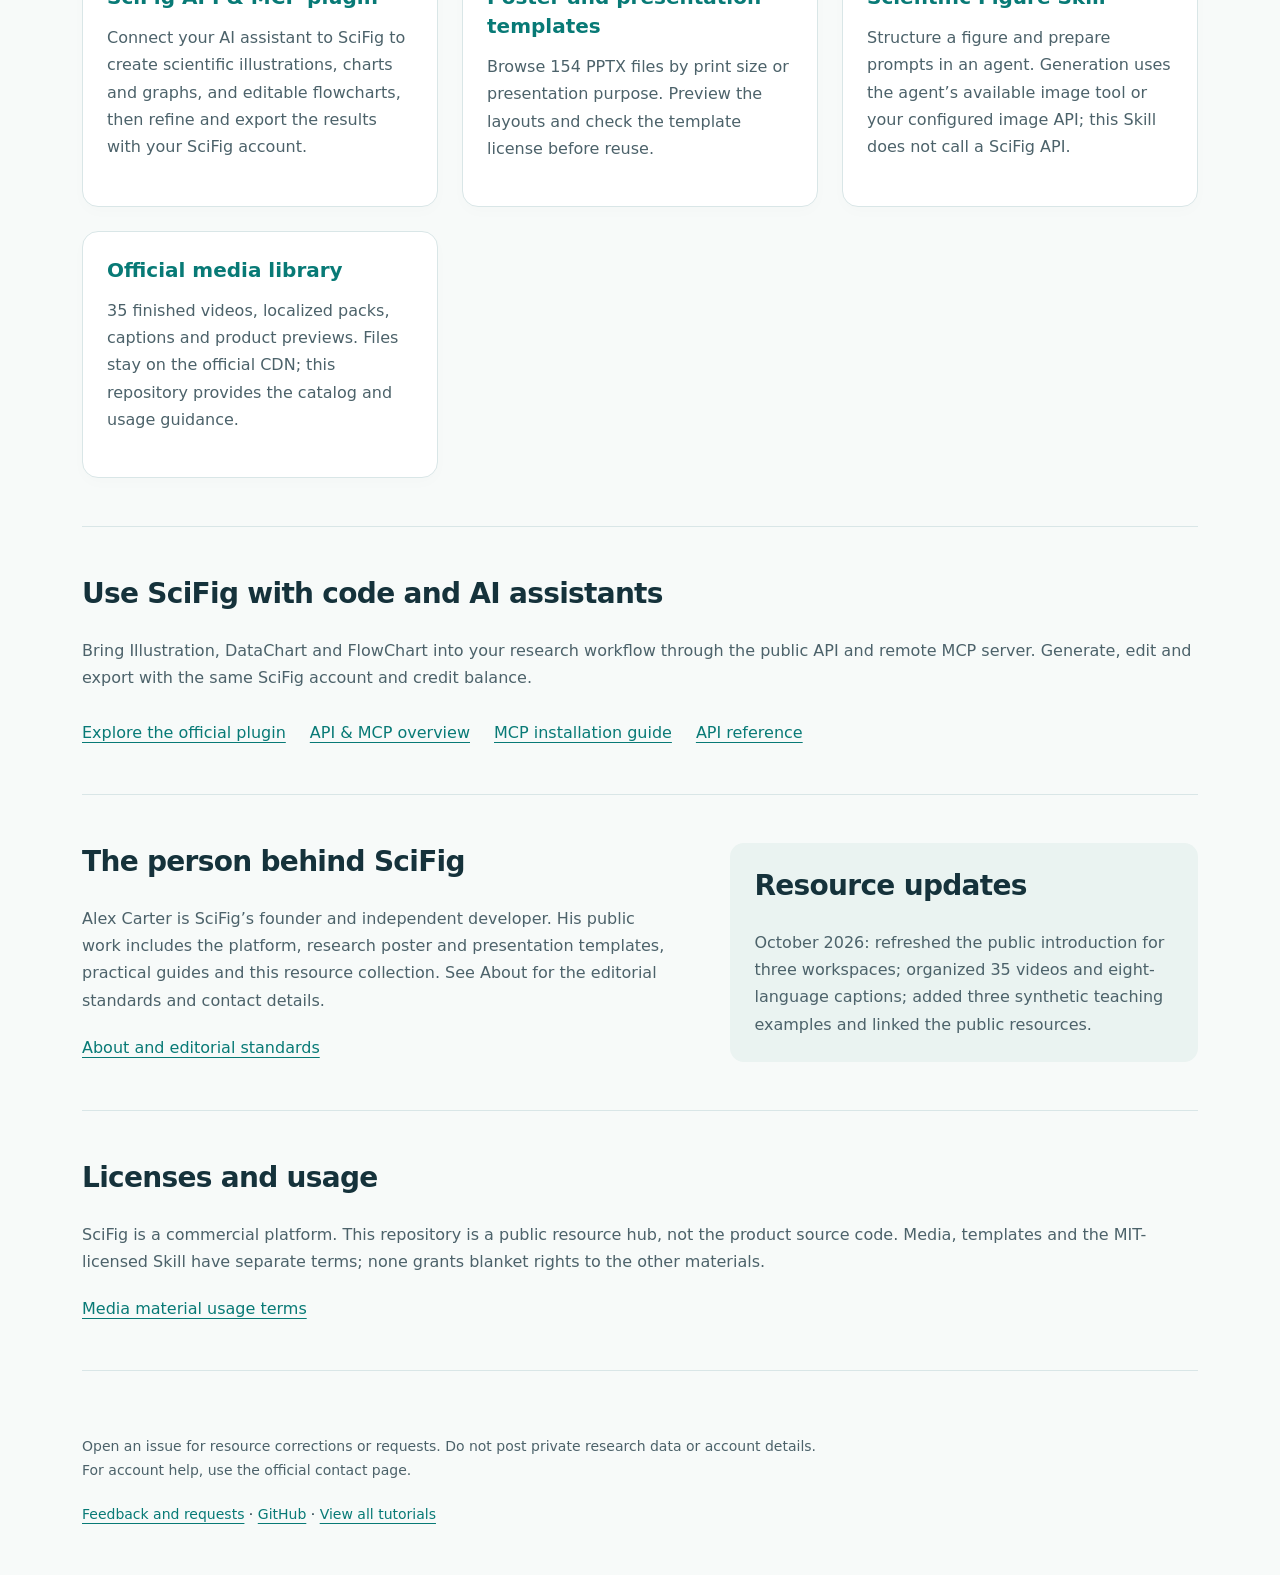
==== commit 7ecb4fdf: "docs: 补齐公开资源的API与MCP插件入口" ====
--- a/index.html
+++ b/index.html
@@ -1 +1 @@
-<!doctype html><html lang="en"><head><meta charset="utf-8"><meta name="viewport" content="width=device-width,initial-scale=1"><title>SciFig — Ideas, data and research workflows — made visual.</title><meta name="description" content="SciFig brings Illustration, DataChart and FlowChart into one platform for scientific communication. Explore the workflows, try the examples and find reusable public resources."><link rel="stylesheet" href="assets/hub.css"><link rel="canonical" href="https://lilingm963.github.io/SciFig-AI/"><link rel="alternate" hreflang="en" href="https://lilingm963.github.io/SciFig-AI/"><link rel="alternate" hreflang="zh-Hans" href="https://lilingm963.github.io/SciFig-AI/zh/"><link rel="alternate" hreflang="fr" href="https://lilingm963.github.io/SciFig-AI/fr/"><link rel="alternate" hreflang="es" href="https://lilingm963.github.io/SciFig-AI/es/"><link rel="alternate" hreflang="it" href="https://lilingm963.github.io/SciFig-AI/it/"><link rel="alternate" hreflang="de" href="https://lilingm963.github.io/SciFig-AI/de/"><link rel="alternate" hreflang="ja" href="https://lilingm963.github.io/SciFig-AI/ja/"><link rel="alternate" hreflang="ko" href="https://lilingm963.github.io/SciFig-AI/ko/"><link rel="alternate" hreflang="x-default" href="https://lilingm963.github.io/SciFig-AI/"></head><body><header><a class="brand" href="./">SciFig<span> / Public resources</span></a><nav aria-label="Video language"><a class="current" aria-current="page" href="">English</a><a class="" href="zh/">中文</a><a class="" href="fr/">Français</a><a class="" href="es/">Español</a><a class="" href="it/">Italiano</a><a class="" href="de/">Deutsch</a><a class="" href="ja/">日本語</a><a class="" href="ko/">한국어</a></nav></header><main><section class="hero"><div class="eyebrow">Official brand resources</div><h1>Ideas, data and research workflows — made visual.</h1><p>SciFig brings Illustration, DataChart and FlowChart into one platform for scientific communication. Explore the workflows, try the examples and find reusable public resources.</p><div class="actions"><a class="primary" href="https://scifig.ai/?ref=github-resources">Open SciFig</a><a class="" href="https://github.com/lilingm963/SciFig-AI/blob/main/examples/README.md">Try three examples</a></div></section><section><h2>Three workspaces</h2><div class="grid"><article><a href="https://cdn.scifig.ai/images/media-kit/2026-10/videos/v4-illustration-tutorial.mp4"><img src="assets/previews/illustration.jpg" alt="Illustration complete workflow" width="640" height="360" loading="lazy"></a><div><h3>Illustration</h3><p>Turn descriptions and reference material into scientific illustrations, then refine the result with the available editing tools.</p><a class="" href="https://cdn.scifig.ai/images/media-kit/2026-10/videos/v4-illustration-tutorial.mp4">See the complete workflow</a></div></article><article><a href="https://cdn.scifig.ai/images/media-kit/2026-10/videos/v4-datachart-tutorial.mp4"><img src="assets/previews/datachart.jpg" alt="DataChart complete workflow" width="640" height="360" loading="lazy"></a><div><h3>DataChart</h3><p>Build charts and graphs from tabular inputs and refine their presentation. Check values, units, axes and legends against your source data.</p><a class="" href="https://cdn.scifig.ai/images/media-kit/2026-10/videos/v4-datachart-tutorial.mp4">See the complete workflow</a></div></article><article><a href="https://cdn.scifig.ai/images/media-kit/2026-10/videos/v4-flowchart-tutorial.mp4"><img src="assets/previews/flowchart.jpg" alt="FlowChart complete workflow" width="640" height="360" loading="lazy"></a><div><h3>FlowChart</h3><p>Visualize research processes and structured workflows, then adjust nodes and relationships in the editor.</p><a class="" href="https://cdn.scifig.ai/images/media-kit/2026-10/videos/v4-flowchart-tutorial.mp4">See the complete workflow</a></div></article></div><div class="note"><p>Review scientific meaning, labels and sources before sharing. Editing and export options depend on the workspace and workflow; the tutorials show specific examples.</p></div></section><section><h2>Public resources</h2><div class="grid"><article class="resource"><div><h3><a class="" href="https://github.com/scifig-ai/scientific-poster-and-presentation-templates">Poster and presentation templates</a></h3><p>Browse 154 PPTX files by print size or presentation purpose. Preview the layouts and check the template license before reuse.</p></div></article><article class="resource"><div><h3><a class="" href="https://github.com/lilingm963/scifig-ai-scientific-figure-skill">Scientific Figure Skill</a></h3><p>Structure a figure and prepare prompts in an agent. Generation uses the agent’s available image tool or your configured image API; this Skill does not call a SciFig API.</p></div></article><article class="resource"><div><h3><a class="" href="https://github.com/lilingm963/SciFig-AI/blob/main/docs/media-library.md">Official media library</a></h3><p>35 finished videos, localized packs, captions and product previews. Files stay on the official CDN; this repository provides the catalog and usage guidance.</p></div></article></div></section><section class="split"><div><h2>The person behind SciFig</h2><p>Alex Carter is SciFig’s founder and independent developer. His public work includes the platform, research poster and presentation templates, practical guides and this resource collection. See About for the editorial standards and contact details.</p><a class="" href="https://scifig.ai/about?ref=github-resources">About and editorial standards</a></div><div class="note"><h2>Resource updates</h2><p>October 2026: refreshed the public introduction for three workspaces; organized 35 videos and eight-language captions; added three synthetic teaching examples and linked the public resources.</p></div></section><section><h2>Licenses and usage</h2><p>SciFig is a commercial platform. This repository is a public resource hub, not the product source code. Media, templates and the MIT-licensed Skill have separate terms; none grants blanket rights to the other materials.</p><a class="" href="https://scifig.ai/media-kit?ref=github-resources">Media material usage terms</a></section></main><footer><p>Open an issue for resource corrections or requests. Do not post private research data or account details. For account help, use the official contact page.</p><a class="" href="https://github.com/lilingm963/SciFig-AI/issues">Feedback and requests</a> · <a class="" href="https://github.com/lilingm963/SciFig-AI">GitHub</a> · <a class="" href="https://scifig.ai/tutorials?ref=github-resources">View all tutorials</a></footer></body></html>
+<!doctype html><html lang="en"><head><meta charset="utf-8"><meta name="viewport" content="width=device-width,initial-scale=1"><title>SciFig — Ideas, data and research workflows — made visual.</title><meta name="description" content="SciFig brings Illustration, DataChart and FlowChart into one platform for scientific communication. Explore the workflows, try the examples and find reusable public resources."><link rel="stylesheet" href="assets/hub.css"><link rel="canonical" href="https://lilingm963.github.io/SciFig-AI/"><link rel="alternate" hreflang="en" href="https://lilingm963.github.io/SciFig-AI/"><link rel="alternate" hreflang="zh-Hans" href="https://lilingm963.github.io/SciFig-AI/zh/"><link rel="alternate" hreflang="fr" href="https://lilingm963.github.io/SciFig-AI/fr/"><link rel="alternate" hreflang="es" href="https://lilingm963.github.io/SciFig-AI/es/"><link rel="alternate" hreflang="it" href="https://lilingm963.github.io/SciFig-AI/it/"><link rel="alternate" hreflang="de" href="https://lilingm963.github.io/SciFig-AI/de/"><link rel="alternate" hreflang="ja" href="https://lilingm963.github.io/SciFig-AI/ja/"><link rel="alternate" hreflang="ko" href="https://lilingm963.github.io/SciFig-AI/ko/"><link rel="alternate" hreflang="x-default" href="https://lilingm963.github.io/SciFig-AI/"></head><body><header><a class="brand" href="./">SciFig<span> / Public resources</span></a><nav aria-label="Language"><a class="current" aria-current="page" href="">English</a><a class="" href="zh/">中文</a><a class="" href="fr/">Français</a><a class="" href="es/">Español</a><a class="" href="it/">Italiano</a><a class="" href="de/">Deutsch</a><a class="" href="ja/">日本語</a><a class="" href="ko/">한국어</a></nav></header><main><section class="hero"><div class="eyebrow">Official brand resources</div><h1>Ideas, data and research workflows — made visual.</h1><p>SciFig brings Illustration, DataChart and FlowChart into one platform for scientific communication. Explore the workflows, try the examples and find reusable public resources.</p><div class="actions"><a class="primary" href="https://scifig.ai/?ref=github-resources">Open SciFig</a><a class="" href="https://github.com/lilingm963/SciFig-AI/blob/main/examples/README.md">Try three examples</a></div></section><section><h2>Three workspaces</h2><div class="grid"><article><a href="https://cdn.scifig.ai/images/media-kit/2026-10/videos/v4-illustration-tutorial.mp4"><img src="assets/previews/illustration.jpg" alt="Illustration complete workflow" width="640" height="360" loading="lazy"></a><div><h3>Illustration</h3><p>Turn descriptions and reference material into scientific illustrations, then refine the result with the available editing tools.</p><a class="" href="https://cdn.scifig.ai/images/media-kit/2026-10/videos/v4-illustration-tutorial.mp4">See the complete workflow</a></div></article><article><a href="https://cdn.scifig.ai/images/media-kit/2026-10/videos/v4-datachart-tutorial.mp4"><img src="assets/previews/datachart.jpg" alt="DataChart complete workflow" width="640" height="360" loading="lazy"></a><div><h3>DataChart</h3><p>Build charts and graphs from tabular inputs and refine their presentation. Check values, units, axes and legends against your source data.</p><a class="" href="https://cdn.scifig.ai/images/media-kit/2026-10/videos/v4-datachart-tutorial.mp4">See the complete workflow</a></div></article><article><a href="https://cdn.scifig.ai/images/media-kit/2026-10/videos/v4-flowchart-tutorial.mp4"><img src="assets/previews/flowchart.jpg" alt="FlowChart complete workflow" width="640" height="360" loading="lazy"></a><div><h3>FlowChart</h3><p>Visualize research processes and structured workflows, then adjust nodes and relationships in the editor.</p><a class="" href="https://cdn.scifig.ai/images/media-kit/2026-10/videos/v4-flowchart-tutorial.mp4">See the complete workflow</a></div></article></div><div class="note"><p>Review scientific meaning, labels and sources before sharing. Editing and export options depend on the workspace and workflow; the tutorials show specific examples.</p></div></section><section><h2>Public resources</h2><div class="grid"><article class="resource"><div><h3><a class="" href="https://github.com/lilingm963/scifig-plugins">SciFig API &amp; MCP plugin</a></h3><p>Connect your AI assistant to SciFig to create scientific illustrations, charts and graphs, and editable flowcharts, then refine and export the results with your SciFig account.</p></div></article><article class="resource"><div><h3><a class="" href="https://github.com/scifig-ai/scientific-poster-and-presentation-templates">Poster and presentation templates</a></h3><p>Browse 154 PPTX files by print size or presentation purpose. Preview the layouts and check the template license before reuse.</p></div></article><article class="resource"><div><h3><a class="" href="https://github.com/lilingm963/scifig-ai-scientific-figure-skill">Scientific Figure Skill</a></h3><p>Structure a figure and prepare prompts in an agent. Generation uses the agent’s available image tool or your configured image API; this Skill does not call a SciFig API.</p></div></article><article class="resource"><div><h3><a class="" href="https://github.com/lilingm963/SciFig-AI/blob/main/docs/media-library.md">Official media library</a></h3><p>35 finished videos, localized packs, captions and product previews. Files stay on the official CDN; this repository provides the catalog and usage guidance.</p></div></article></div></section><section><h2>Use SciFig with code and AI assistants</h2><p>Bring Illustration, DataChart and FlowChart into your research workflow through the public API and remote MCP server. Generate, edit and export with the same SciFig account and credit balance.</p><div class="actions"><a class="" href="https://github.com/lilingm963/scifig-plugins">Explore the official plugin</a><a class="" href="https://scifig.ai/developers">API &amp; MCP overview</a><a class="" href="https://scifig.ai/developers/mcp/install.md">MCP installation guide</a><a class="" href="https://scifig.ai/docs/api">API reference</a></div></section><section class="split"><div><h2>The person behind SciFig</h2><p>Alex Carter is SciFig’s founder and independent developer. His public work includes the platform, research poster and presentation templates, practical guides and this resource collection. See About for the editorial standards and contact details.</p><a class="" href="https://scifig.ai/about?ref=github-resources">About and editorial standards</a></div><div class="note"><h2>Resource updates</h2><p>October 2026: refreshed the public introduction for three workspaces; organized 35 videos and eight-language captions; added three synthetic teaching examples and linked the public resources.</p></div></section><section><h2>Licenses and usage</h2><p>SciFig is a commercial platform. This repository is a public resource hub, not the product source code. Media, templates and the MIT-licensed Skill have separate terms; none grants blanket rights to the other materials.</p><a class="" href="https://scifig.ai/media-kit?ref=github-resources">Media material usage terms</a></section></main><footer><p>Open an issue for resource corrections or requests. Do not post private research data or account details. For account help, use the official contact page.</p><a class="" href="https://github.com/lilingm963/SciFig-AI/issues">Feedback and requests</a> · <a class="" href="https://github.com/lilingm963/SciFig-AI">GitHub</a> · <a class="" href="https://scifig.ai/tutorials?ref=github-resources">View all tutorials</a></footer></body></html>
